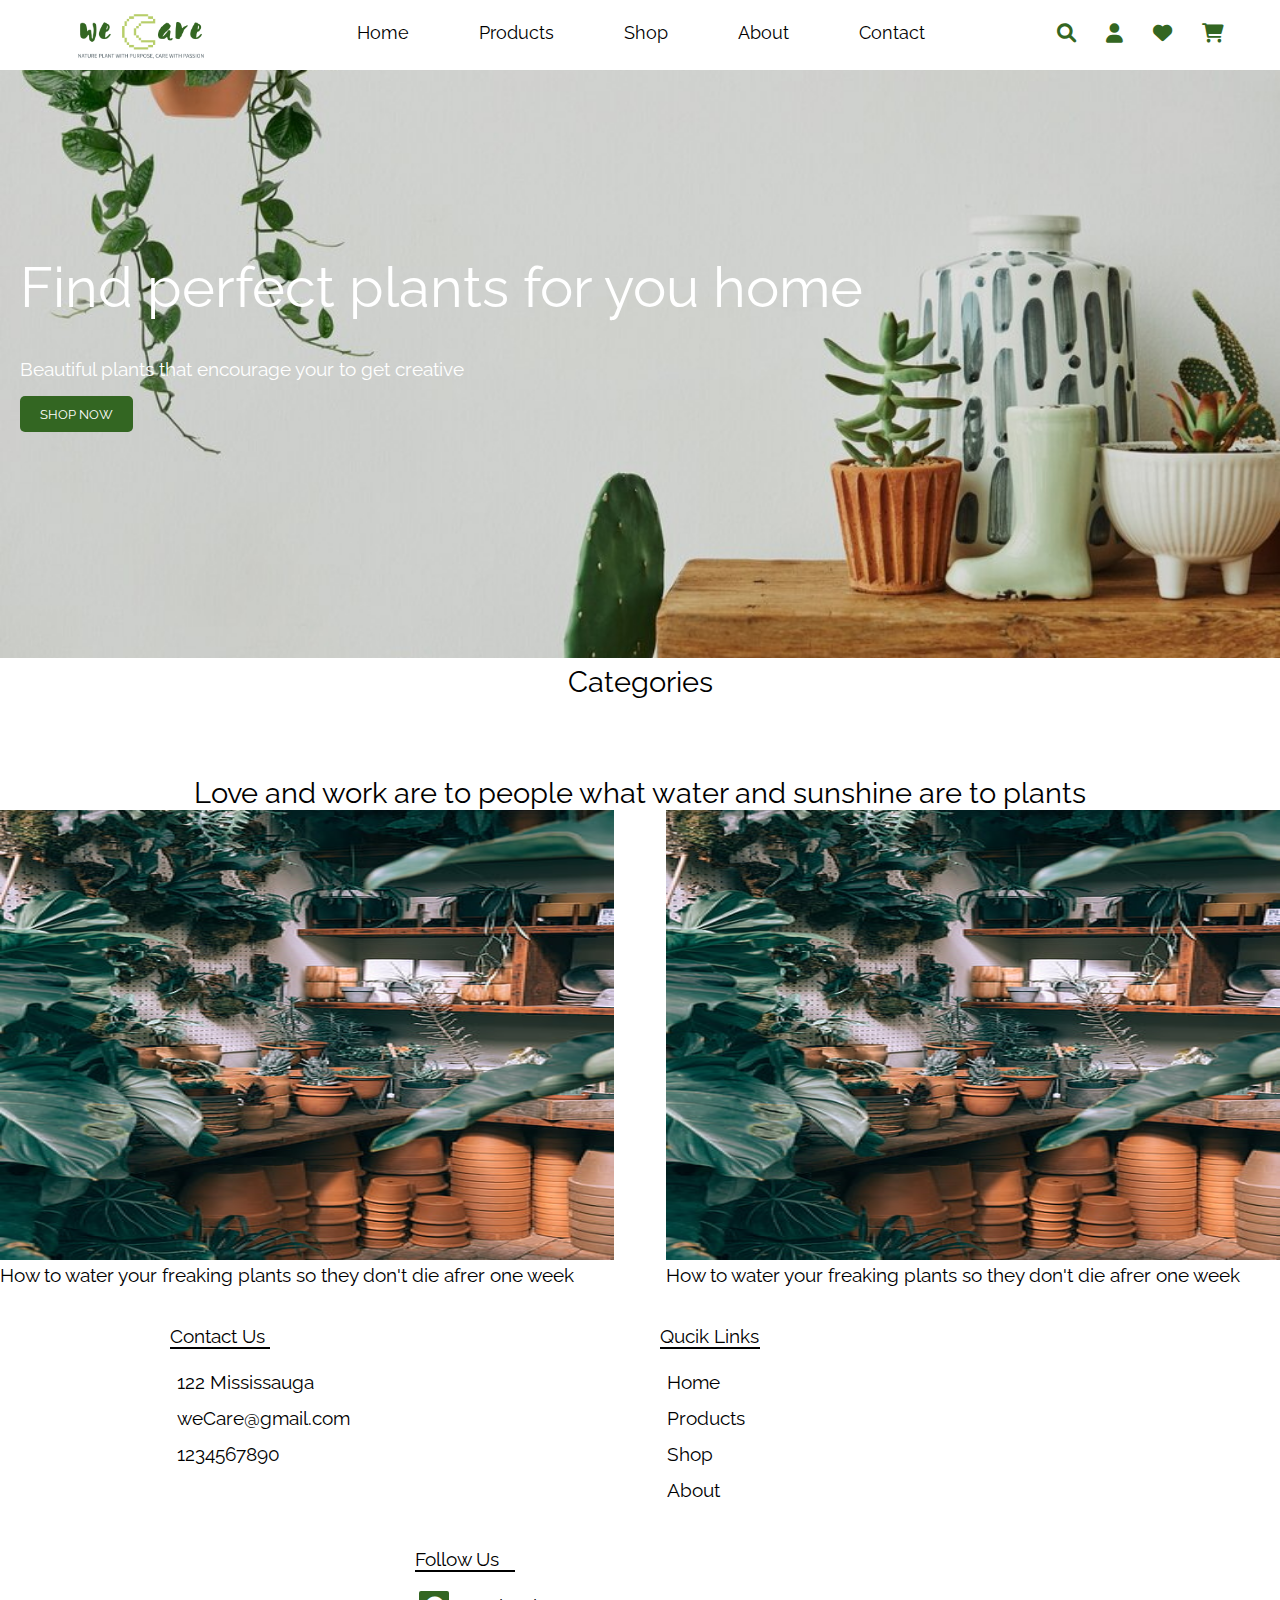
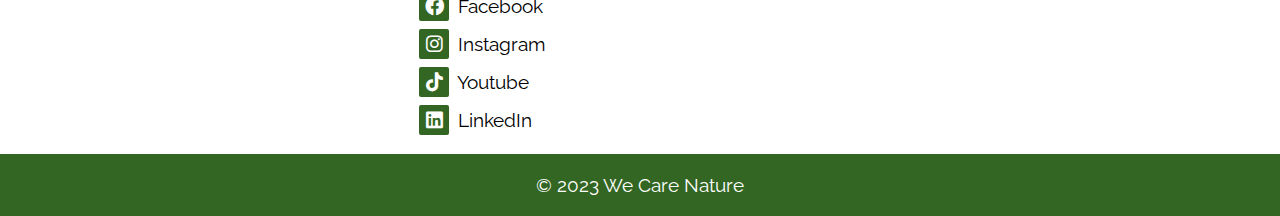
==== index.html @ f2a80f32 "about and contact pages added" ====
<!DOCTYPE html>
<html lang="en">
  <head>
    <meta charset="UTF-8" />
    <meta name="viewport" content="width=device-width, initial-scale=1.0" />
    <title>Home</title>
    <link rel="shortcut icon" href="/src/favion.png" type="image/x-icon" />
    <link rel="stylesheet" href="/css/style.css" />
    <link
      rel="stylesheet"
      href="https://cdnjs.cloudflare.com/ajax/libs/font-awesome/6.0.0/css/all.min.css"
    />
    <script
      src="https://cdnjs.cloudflare.com/ajax/libs/jquery/3.7.1/jquery.min.js"
      integrity="sha512-v2CJ7UaYy4JwqLDIrZUI/4hqeoQieOmAZNXBeQyjo21dadnwR+8ZaIJVT8EE2iyI61OV8e6M8PP2/4hpQINQ/g=="
      crossorigin="anonymous"
      referrerpolicy="no-referrer"
    ></script>
    <script src="/js/validation.js"></script>
    <style>
      .shop-now {
        background: #336622;
        color: white;
        border: none;
        padding: 10px 20px;
        border-radius: 5px;
        margin-top: 20px;
        transition: ease 0.5s;
      }
      .shop-now:hover {
        cursor: pointer;
        transform: scale(1.1);
        transition: ease 0.5s;
      }
    </style>
  </head>
  <body>
    <header class="header"></header>
    <main class="main">
      <div class="main-content">
        <div class="text-section" style="padding-left: 20px">
          <p class="text-head">Find perfect plants for you home</p>
          <p>Beautiful plants that encourage your to get creative</p>
          <button class="btn shop-now">SHOP NOW</button>
        </div>
        <!-- <div class="image-section">
          <img src="/src/main-section-img.webp" alt="" width="100%" />
        </div> -->
      </div>
      <p class="sub-head">Categories</p>
      <div class="plant-categories"></div>
      <p class="sub-head">
        Love and work are to people what water and sunshine are to plants
      </p>
      <div class="blog-section">
        <div class="blog" id="blog-1" style="height: 250px">
          <img
            src="/src/interior-plant.jpg"
            alt=""
            height="180%"
            width="100%"
          />
          <p>
            How to water your freaking plants so they don't die afrer one week
          </p>
        </div>
        <div class="blog" id="blog-1" style="height: 250px">
          <img
            src="/src/interior-plant.jpg"
            alt=""
            height="180%"
            width="100%"
          />
          <p>
            How to water your freaking plants so they don't die afrer one week
          </p>
        </div>
      </div>
    </main>
    <footer class="footer"></footer>
    <script src="js/header.js"></script>
    <script src="js/footer.js"></script>
    <script>
      let categories = [
        {
          type: "Jungle Plants",
          url: "/src/jungle-plant.jpg",
          alt: "Jungle plants categories",
          id: "jungle-plant",
        },
        {
          type: "Outdoor Plants",
          url: "/src/outdoor-plant.webp",
          alt: "Outdoor plants categories",
          id: "outdoor-plant",
        },
        {
          type: "Bedroom Plants",
          url: "/src/bedroom-plant.jpg",
          alt: "Bedroom plants categories",
          id: "bedroom-plant",
        },
        {
          type: "Indoor Plants",
          url: "/src/indoor-plant.jpg",
          alt: "Indoor plants categories",
          id: "indoor-plant",
        },
      ];
      $(document).ready(function () {
        let categoriesList = $(".plant-categories");

        for (let i = 0; i < categories.length; i++) {
          categoriesList.append(`
          <div class= "categories-list" id = "${categories[i].id}">
            <img src = "${categories[i].url}" alt = "${categories[i].alt} class = "cat-img" />
            <p class = "cat-title">${categories[i].type}</p>
            </div>`);
        }
      });
      let validUser = localStorage.getItem("username");
      let homeUser = document.querySelectorAll(".home_user");
      let login = document.querySelectorAll(".isLogged");
      if (validUser != null) {
        for (let i = 0; i < homeUser.length; i++) {
          homeUser[i].innerHTML = validUser.toUpperCase();
        }
        for (let i = 0; i < login.length; i++) {
          login[i].innerHTML = "Sign Out";
        }
      }
      // let username = document.getElementById("home_user");
      // document.getElementById("home_user");

      // username.innerHTML =
    </script>
  </body>
</html>
---- css/style.css ----
@import url("https://fonts.googleapis.com/css2?family=Raleway:ital,wght@0,100..900;1,100..900&display=swap");
* {
  box-sizing: border-box;
  margin: 0;
  padding: 0;
  font-family: "Raleway", sans-serif;
}

body {
  font-size: 1.2em;
}
.header {
  /* margin: 0 1em 0 1em; */
  /* margin-right: -8px; */
  /* padding: 5px 0; */

  position: fixed;
  top: 0;
  background: white;
  width: 100%;
  height: 70px;
}
.fa-solid,
.fa-regular {
  color: #336622;
}
.fa-regular:hover,
.fa-solid:hover {
  color: #b8cf69;
  cursor: pointer;
  transition: ease-in-out 0.2s;
}
.navbar {
  display: flex;
  flex-direction: row;
  justify-content: space-around;
  align-items: center;
}
.nav-content-1 ul,
.nav-content-2 ul {
  list-style: none;
  display: flex;
  flex-direction: row;
}
.nav-content-1 li {
  padding: 7px 20px;
  margin: 15px;
  border-radius: 5px;
}
.fa-solid:hover {
}
.nav-content-1 li:hover {
  scale: 1.1;
  color: white;
  cursor: pointer;
  transition: ease-in-out 0.4s;
  background-color: #336622;
  box-shadow: 0px 4px 10px rgba(0, 0, 0, 1);
}

.nav-content-2 li:not(#bars):hover {
  scale: 1.5;
  transition: ease-in-out 0.4s;
}
.nav-content-1 li:not(:hover),
.nav-content-2 li:not(:hover) {
  transition: ease-out 0.3s;
}
.nav-content-2 li {
  margin: 0 15px;
}

.logo {
  margin: 0.5em 1em 0 1em;
}
.logo > img {
  overflow: hidden;
  /* transform: scale(2); */
}

#bars {
  list-style-type: none;
  font-size: 40px;
  display: none;
}
.bars {
  background-color: #336622;
  padding: 0 10px;
  color: white;
}
.bars:hover {
  cursor: pointer;
  transition: ease-in-out 0.2s;
  background-color: #b8cf69;
}

.sidebar {
  position: absolute;
  right: 0;
  margin: -55px 170px 0 0;
  background-color: white;
  padding: 15px;
  color: #336622;
  border-radius: 5px;
  font-size: 18px;
  width: 200px;
  display: none;
  box-shadow: 3px 3px 12px rgba(0, 0, 0, 1);
}
#sidebar_2 {
  min-width: 200px;
  width: 360px;
  height: fit-content;
  overflow: 100%;
  left: 0;
  top: 0;
  padding: 25px;
  border-radius: 0 20px 20px 0;
  margin: 0 100px 0 0;
  display: none;
}
.sidebar-items {
  padding-top: 10px;
  width: 100%;
  display: flex;
  align-items: center;
  justify-content: space-between;
}
li.sidebar-items > span:hover {
  cursor: pointer;
  color: #b8cf69;
  transition: ease-in-out 0.2s;
  text-decoration: underline;
}
.sidebar-items2 {
  padding: 10px;
  width: 70%;
  border-bottom: 1px solid #336622;
}
.sidebar-items-icons {
  padding-left: 30px;
}
.home_user {
  font-size: 24px;
  padding-bottom: 16px;
}
.main-content {
  height: 650px;
  display: flex;
  background-image: url("/src/login_bg.jpg");
  background-repeat: no-repeat;
  background-size: cover;
  background-position: center;
  margin: 0.4em 0;
  flex-direction: row;
  justify-content: space-around;
  text-align: center;
}

.main-content > .text-section {
  flex: 1;
  text-align: left;
  display: flex;
  padding-right: 10px;
  flex-direction: column;
  justify-content: center;
  align-items: start;
}
.text-section > p,
.text-section > button {
  color: white;
  margin: 0.5em 0;
}

.image-section {
  height: fit-content;
  display: flex;
  flex: 1;
  justify-content: end;
}
.image-section img {
  max-width: 420px;
  max-height: 600px;
}

.text-head {
  font-size: 3.5rem;
}
.sub-head {
  text-align: center;
  font-size: 1.5em;
}
.plant-categories {
  margin: 2em 0;
  display: flex;
  justify-content: space-between;
  /* background: gray; */
  /* width: 100%; */
  /* min-height: 320px; */
}
.categories-list {
  flex: 1;
  box-sizing: border-box;
  margin-left: 1.5em;
  /* width: 20%; */
  /* min-width: 20%; */
  /* max-height: 480px; */
  /* max-width: 100%; */
  /* height:; */
}
.categories-list:nth-child(1) {
  margin-left: 0;
}
.categories-list > img {
  /* margin: 0 1em; */
  /* height: 80%; */
  max-width: 100%;
  /* height: auto; */
  /* height: 360px; */
  padding-bottom: 0.5em;

  overflow: hidden;
}
.blog-section {
  width: 100%;
  /* background: #ae1f1f; */
  /* padding: 10px; */
  display: flex;

  flex-direction: row;
  justify-content: space-between;
  align-items: center;
  flex-wrap: wrap;
}
.blog {
  flex: 0 0 48%;
}

@media screen and (max-width: 1080px) {
  .blog-section {
    flex-direction: column;
    height: 10%;
    justify-content: center;
  }
  .blog {
    height: 40px;
  }
}
@media screen and (max-width: 1024px) {
  /* .nav-content-1 ul {
    display: none;
  } */
  .nav-content-2 ul {
    display: none;
  }
  #bars {
    display: block;
  }
  .navbar {
    padding: 0 1.5em;
    justify-content: space-between;
  }
}
@media screen and (max-width: 1024px) {
  .nav-content-1 ul {
    display: none;
  }
}
/* footer*/

.footer-content {
  display: flex;
  flex-direction: row;
  justify-content: center;
  flex-wrap: wrap;
  margin-top: 250px;
  /* flex-direction: row; */
  /* justify-content: space-evenly; */
  /* align-content: center; */
  /* flex-wrap: wrap; */
  gap: 10px;
}
.footer-content1,
.footer-content2,
.footer-content3 {
  padding: 15px;
  min-width: 480px;
}
.footer-items {
  display: flex;
  margin-top: 15px;
  flex-direction: column;
}
footer > ul > li {
  text-decoration: none;
}
.footer-col-1,
.footer-col-2 {
  margin: 5px;
  padding: 2px;
}
.fa-brands:hover {
  background: white;
}
.fa-facebook:hover {
  color: #0866ff;
}
.fa-instagram:hover {
  color: red;
}
.fa-tiktok:hover {
  color: #000;
}
.fa-linkedin:hover {
  color: #0077b5;
}
.fa-brands {
  border-radius: 2px;
  margin: 4px;
  height: 30px;
  width: 30px;
  background: #336622;
  color: white;
  text-align: center;
}
.fa-brands::before {
  line-height: 30px;
}
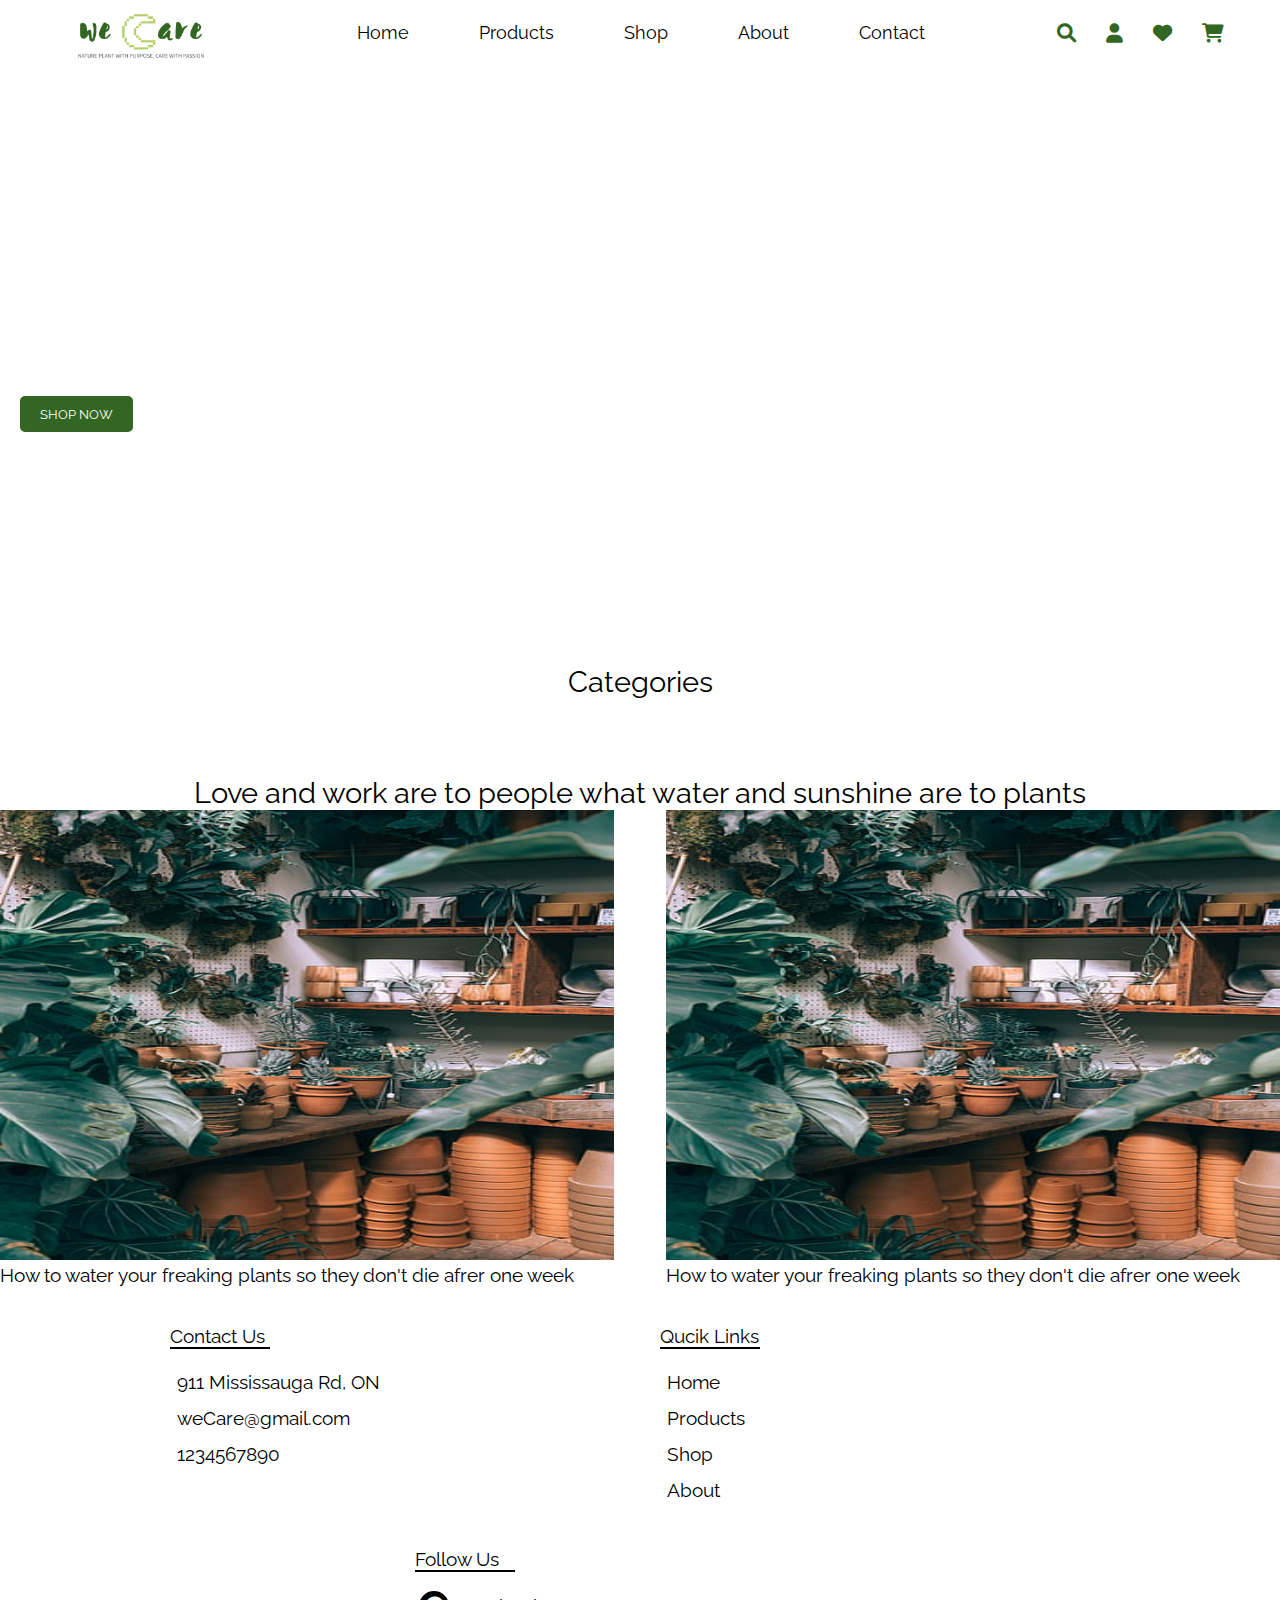
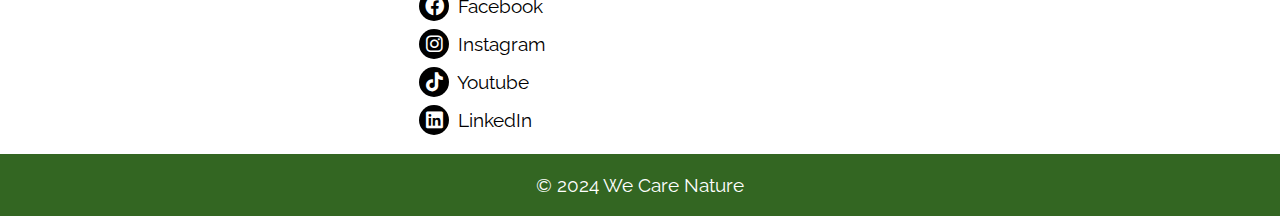
==== commit ae918f56: ""Contact form added"" ====
--- a/index.html
+++ b/index.html
@@ -81,6 +81,25 @@
     <script src="js/header.js"></script>
     <script src="js/footer.js"></script>
     <script>
+      let mainBG = [
+        "/src/main_section_img2.jpg",
+        "/src/main_section_img3.jpg",
+        "/src/main_section_img4.jpg",
+        "/src/main_section_img5.jpg",
+      ];
+      let mainBGIndex = 0;
+      let mainContent = document.querySelector(".main-content");
+
+      function changeBg() {
+        mainContent.style.backgroundImage = `url(${mainBG[mainBGIndex]})`;
+        mainBGIndex++;
+        if (mainBGIndex == mainBG.length) {
+          mainBGIndex = 0;
+        }
+      }
+      setInterval(changeBg, 3000);
+    </script>
+    <script>
       let categories = [
         {
           type: "Jungle Plants",
--- a/css/style.css
+++ b/css/style.css
@@ -19,6 +19,7 @@
   background: white;
   width: 100%;
   height: 70px;
+  z-index: 2;
 }
 .fa-solid,
 .fa-regular {
@@ -47,8 +48,7 @@
   margin: 15px;
   border-radius: 5px;
 }
-.fa-solid:hover {
-}
+
 .nav-content-1 li:hover {
   scale: 1.1;
   color: white;
@@ -57,7 +57,6 @@
   background-color: #336622;
   box-shadow: 0px 4px 10px rgba(0, 0, 0, 1);
 }
-
 .nav-content-2 li:not(#bars):hover {
   scale: 1.5;
   transition: ease-in-out 0.4s;
@@ -93,7 +92,6 @@
   transition: ease-in-out 0.2s;
   background-color: #b8cf69;
 }
-
 .sidebar {
   position: absolute;
   right: 0;
@@ -147,7 +145,7 @@
 .main-content {
   height: 650px;
   display: flex;
-  background-image: url("/src/login_bg.jpg");
+  background-image: url("/src/main_section_img1.jpg");
   background-repeat: no-repeat;
   background-size: cover;
   background-position: center;
@@ -256,6 +254,9 @@
   #bars {
     display: block;
   }
+  #search {
+    display: block;
+  }
   .navbar {
     padding: 0 1.5em;
     justify-content: space-between;
@@ -315,11 +316,11 @@
   color: #0077b5;
 }
 .fa-brands {
-  border-radius: 2px;
+  border-radius: 50%;
+  background: black;
   margin: 4px;
   height: 30px;
   width: 30px;
-  background: #336622;
   color: white;
   text-align: center;
 }
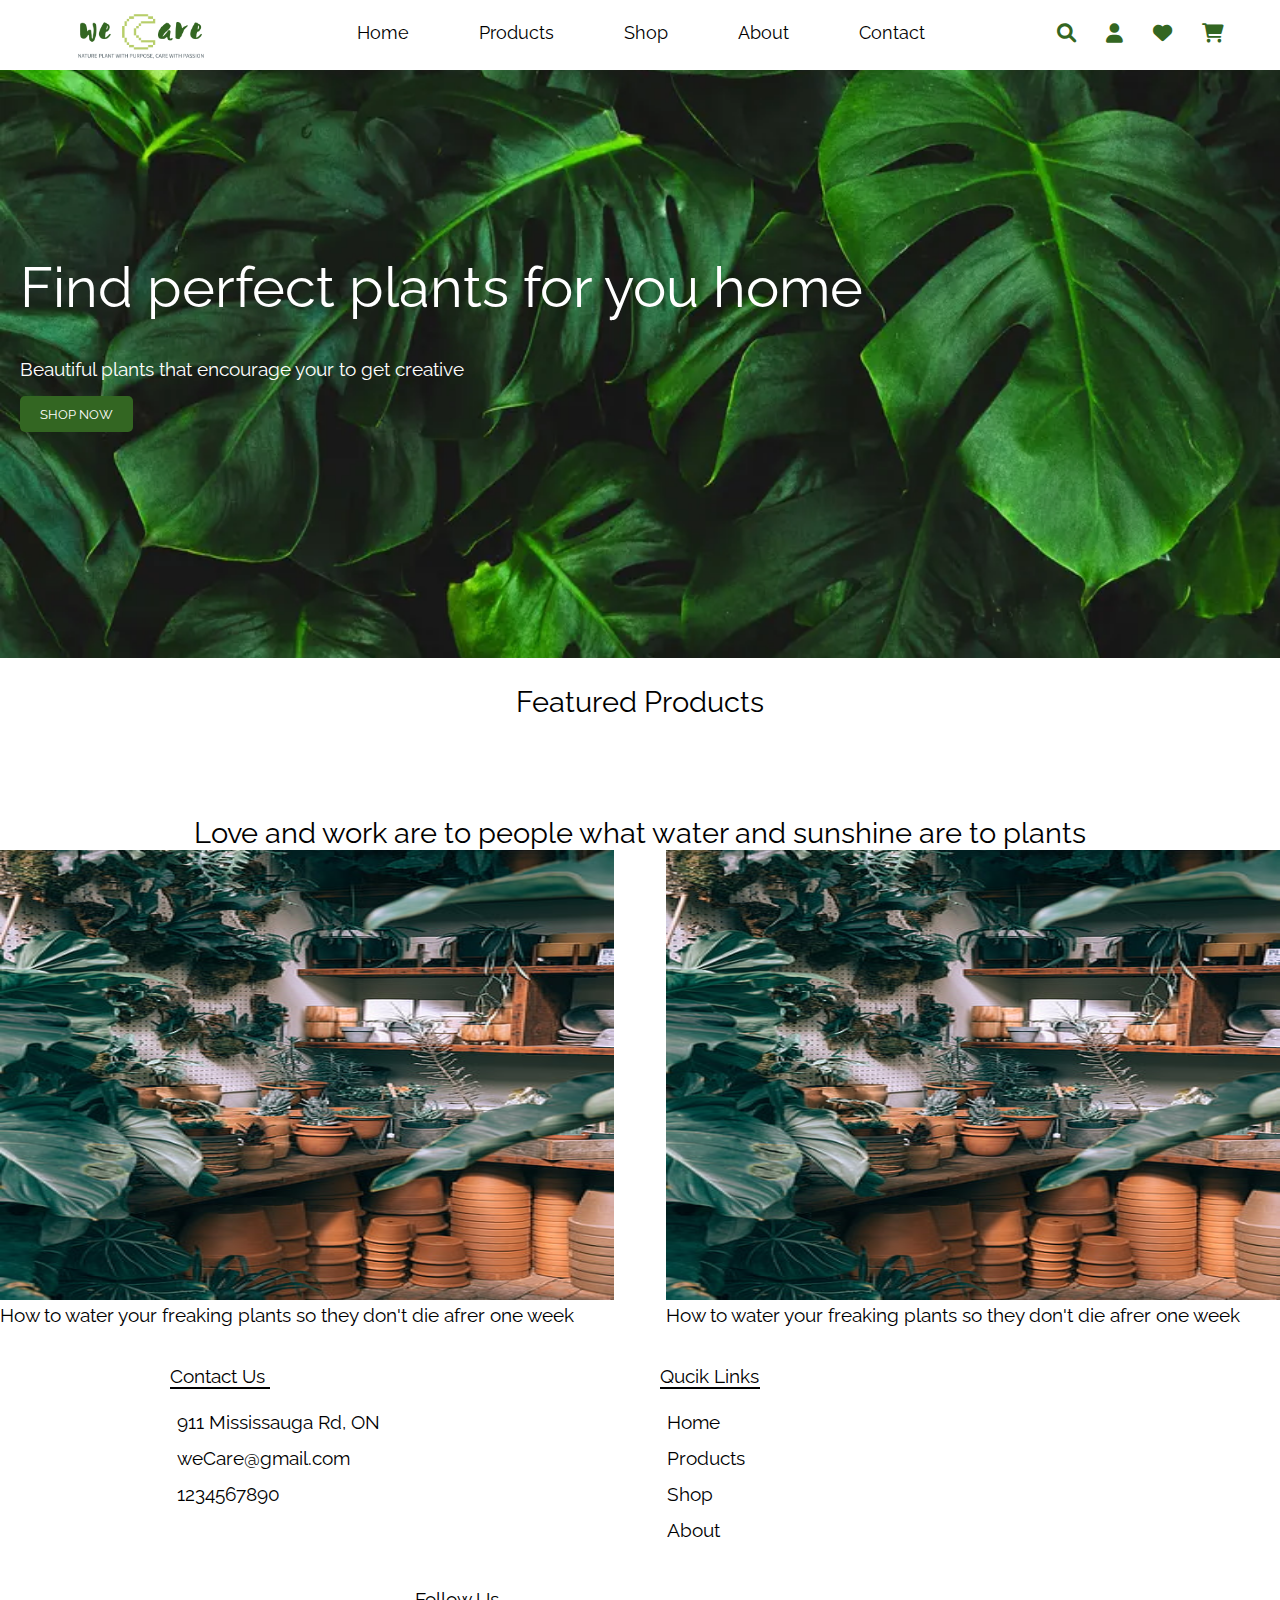
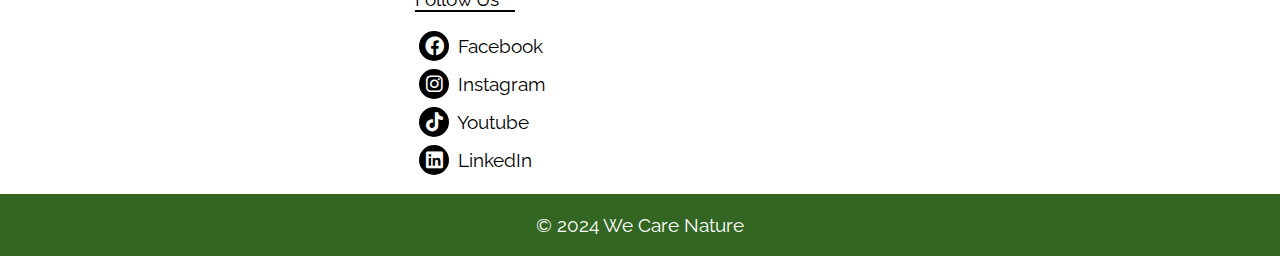
==== commit c7b47e84: "cart total calculation added" ====
--- a/index.html
+++ b/index.html
@@ -47,8 +47,8 @@
           <img src="/src/main-section-img.webp" alt="" width="100%" />
         </div> -->
       </div>
-      <p class="sub-head">Categories</p>
-      <div class="plant-categories"></div>
+      <p class="sub-head">Featured Products</p>
+      <div class="plant-categories" style="overflow: scroll;"></div>
       <p class="sub-head">
         Love and work are to people what water and sunshine are to plants
       </p>
@@ -97,7 +97,7 @@
           mainBGIndex = 0;
         }
       }
-      setInterval(changeBg, 3000);
+      setInterval(changeBg, 2000);
     </script>
     <script>
       let categories = [
--- a/css/style.css
+++ b/css/style.css
@@ -185,6 +185,7 @@
   font-size: 3.5rem;
 }
 .sub-head {
+  padding-top: 20px;
   text-align: center;
   font-size: 1.5em;
 }
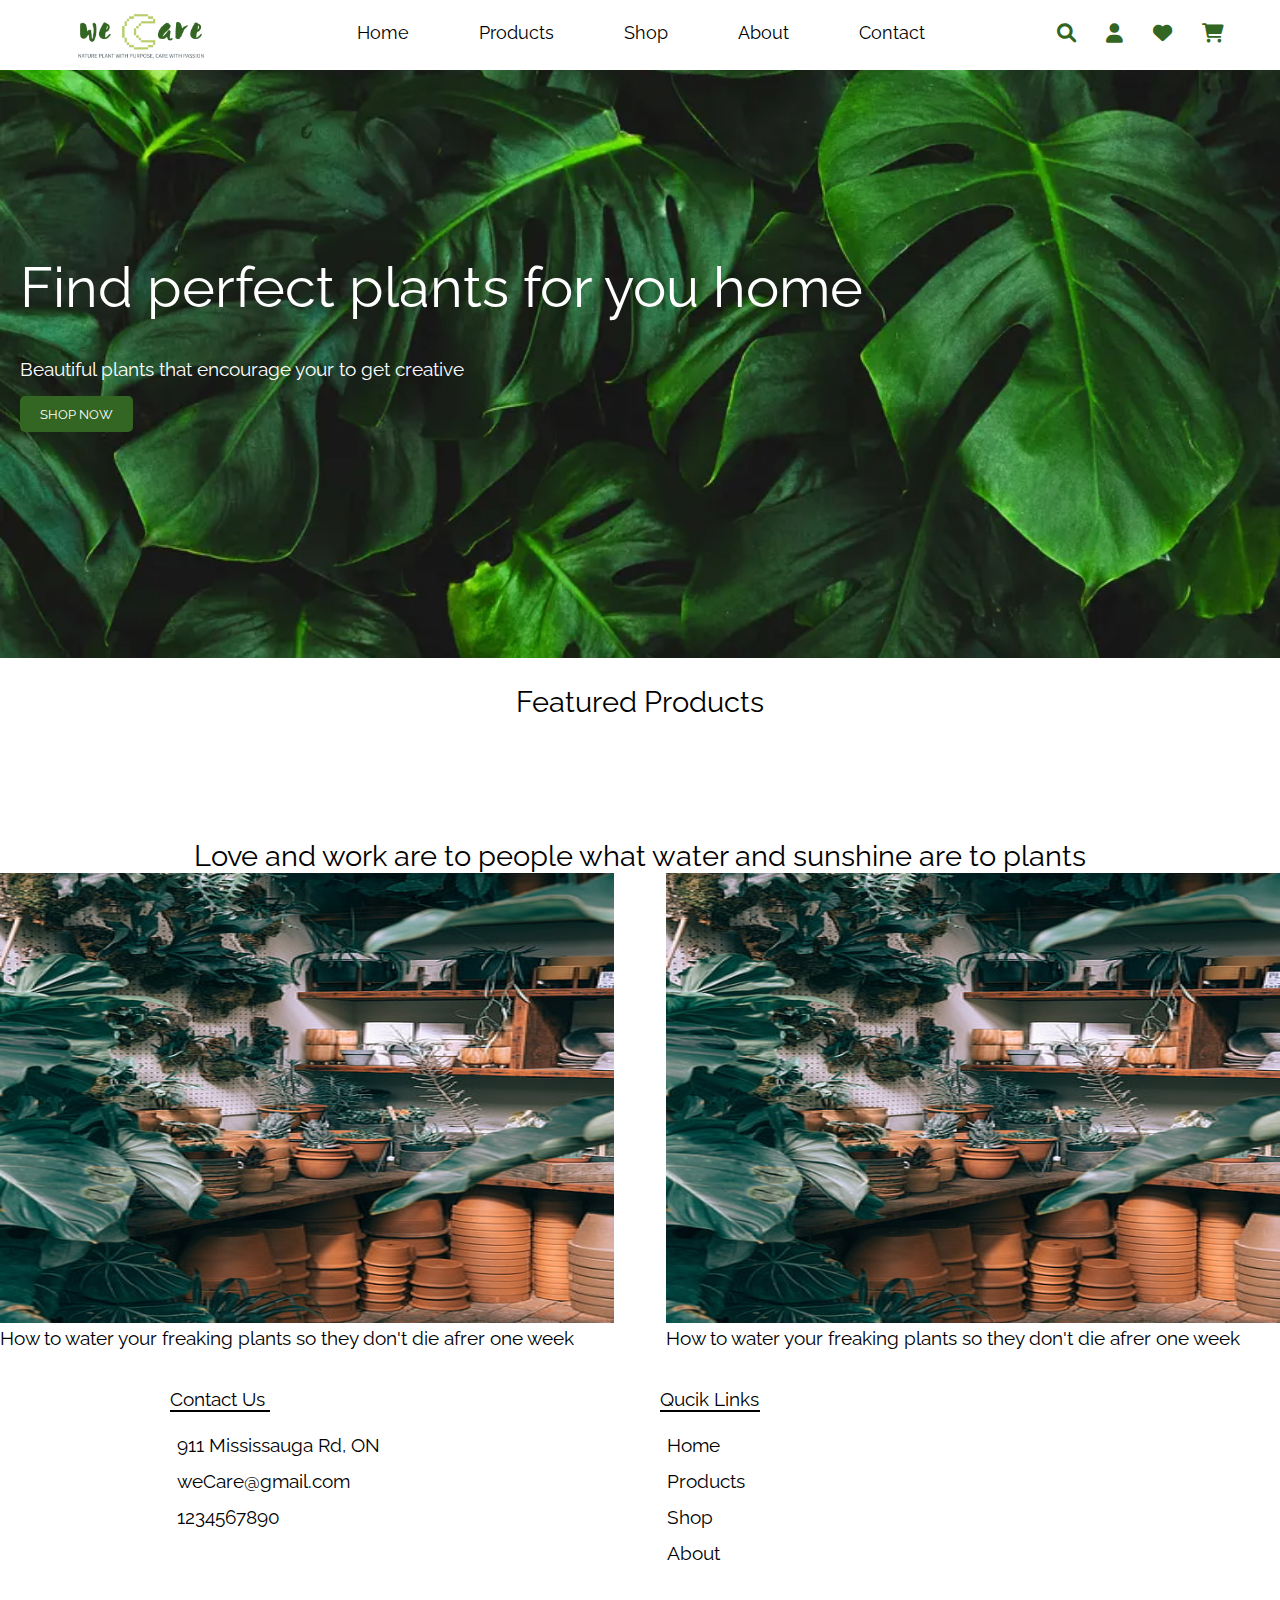
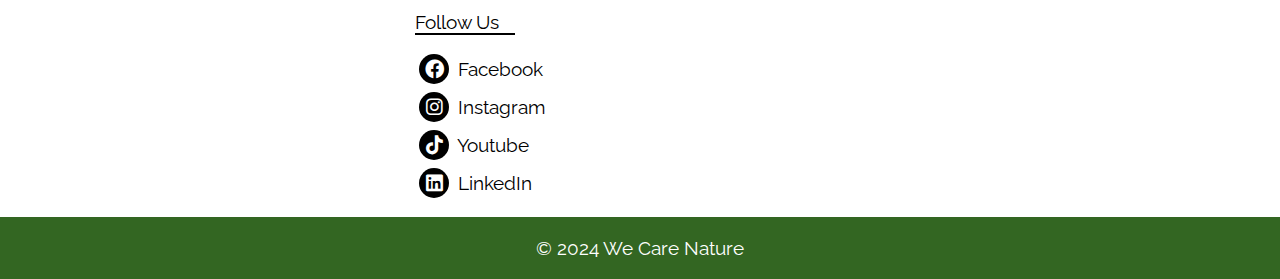
==== commit ff6a033b: "fetured section added" ====
--- a/index.html
+++ b/index.html
@@ -1,157 +1,226 @@
-<!DOCTYPE html>
-<html lang="en">
-  <head>
-    <meta charset="UTF-8" />
-    <meta name="viewport" content="width=device-width, initial-scale=1.0" />
-    <title>Home</title>
-    <link rel="shortcut icon" href="/src/favion.png" type="image/x-icon" />
-    <link rel="stylesheet" href="/css/style.css" />
-    <link
-      rel="stylesheet"
-      href="https://cdnjs.cloudflare.com/ajax/libs/font-awesome/6.0.0/css/all.min.css"
-    />
-    <script
-      src="https://cdnjs.cloudflare.com/ajax/libs/jquery/3.7.1/jquery.min.js"
-      integrity="sha512-v2CJ7UaYy4JwqLDIrZUI/4hqeoQieOmAZNXBeQyjo21dadnwR+8ZaIJVT8EE2iyI61OV8e6M8PP2/4hpQINQ/g=="
-      crossorigin="anonymous"
-      referrerpolicy="no-referrer"
-    ></script>
-    <script src="/js/validation.js"></script>
-    <style>
-      .shop-now {
-        background: #336622;
-        color: white;
-        border: none;
-        padding: 10px 20px;
-        border-radius: 5px;
-        margin-top: 20px;
-        transition: ease 0.5s;
-      }
-      .shop-now:hover {
-        cursor: pointer;
-        transform: scale(1.1);
-        transition: ease 0.5s;
-      }
-    </style>
-  </head>
-  <body>
-    <header class="header"></header>
-    <main class="main">
-      <div class="main-content">
-        <div class="text-section" style="padding-left: 20px">
-          <p class="text-head">Find perfect plants for you home</p>
-          <p>Beautiful plants that encourage your to get creative</p>
-          <button class="btn shop-now">SHOP NOW</button>
-        </div>
-        <!-- <div class="image-section">
-          <img src="/src/main-section-img.webp" alt="" width="100%" />
-        </div> -->
-      </div>
-      <p class="sub-head">Featured Products</p>
-      <div class="plant-categories" style="overflow: scroll;"></div>
-      <p class="sub-head">
-        Love and work are to people what water and sunshine are to plants
-      </p>
-      <div class="blog-section">
-        <div class="blog" id="blog-1" style="height: 250px">
-          <img
-            src="/src/interior-plant.jpg"
-            alt=""
-            height="180%"
-            width="100%"
-          />
-          <p>
-            How to water your freaking plants so they don't die afrer one week
-          </p>
-        </div>
-        <div class="blog" id="blog-1" style="height: 250px">
-          <img
-            src="/src/interior-plant.jpg"
-            alt=""
-            height="180%"
-            width="100%"
-          />
-          <p>
-            How to water your freaking plants so they don't die afrer one week
-          </p>
-        </div>
-      </div>
-    </main>
-    <footer class="footer"></footer>
-    <script src="js/header.js"></script>
-    <script src="js/footer.js"></script>
-    <script>
-      let mainBG = [
-        "/src/main_section_img2.jpg",
-        "/src/main_section_img3.jpg",
-        "/src/main_section_img4.jpg",
-        "/src/main_section_img5.jpg",
-      ];
-      let mainBGIndex = 0;
-      let mainContent = document.querySelector(".main-content");
-
-      function changeBg() {
-        mainContent.style.backgroundImage = `url(${mainBG[mainBGIndex]})`;
-        mainBGIndex++;
-        if (mainBGIndex == mainBG.length) {
-          mainBGIndex = 0;
-        }
-      }
-      setInterval(changeBg, 2000);
-    </script>
-    <script>
-      let categories = [
-        {
-          type: "Jungle Plants",
-          url: "/src/jungle-plant.jpg",
-          alt: "Jungle plants categories",
-          id: "jungle-plant",
-        },
-        {
-          type: "Outdoor Plants",
-          url: "/src/outdoor-plant.webp",
-          alt: "Outdoor plants categories",
-          id: "outdoor-plant",
-        },
-        {
-          type: "Bedroom Plants",
-          url: "/src/bedroom-plant.jpg",
-          alt: "Bedroom plants categories",
-          id: "bedroom-plant",
-        },
-        {
-          type: "Indoor Plants",
-          url: "/src/indoor-plant.jpg",
-          alt: "Indoor plants categories",
-          id: "indoor-plant",
-        },
-      ];
-      $(document).ready(function () {
-        let categoriesList = $(".plant-categories");
-
-        for (let i = 0; i < categories.length; i++) {
-          categoriesList.append(`
-          <div class= "categories-list" id = "${categories[i].id}">
-            <img src = "${categories[i].url}" alt = "${categories[i].alt} class = "cat-img" />
-            <p class = "cat-title">${categories[i].type}</p>
-            </div>`);
-        }
-      });
-      let validUser = localStorage.getItem("username");
-      let homeUser = document.querySelectorAll(".home_user");
-      let login = document.querySelectorAll(".isLogged");
-      if (validUser != null) {
-        for (let i = 0; i < homeUser.length; i++) {
-          homeUser[i].innerHTML = validUser.toUpperCase();
-        }
-        for (let i = 0; i < login.length; i++) {
-          login[i].innerHTML = "Sign Out";
-        }
-      }
-      // let username = document.getElementById("home_user");
-      // document.getElementById("home_user");
-
-      // username.innerHTML =
-    </script>
-  </body>
-</html>
+<!DOCTYPE html>
+<html lang="en">
+  <head>
+    <meta charset="UTF-8" />
+    <meta name="viewport" content="width=device-width, initial-scale=1.0" />
+    <title>Home</title>
+    <link rel="shortcut icon" href="/src/favion.png" type="image/x-icon" />
+    <link rel="stylesheet" href="/css/style.css" />
+    <link
+      rel="stylesheet"
+      href="https://cdnjs.cloudflare.com/ajax/libs/font-awesome/6.0.0/css/all.min.css"
+    />
+    <script
+      src="https://cdnjs.cloudflare.com/ajax/libs/jquery/3.7.1/jquery.min.js"
+      integrity="sha512-v2CJ7UaYy4JwqLDIrZUI/4hqeoQieOmAZNXBeQyjo21dadnwR+8ZaIJVT8EE2iyI61OV8e6M8PP2/4hpQINQ/g=="
+      crossorigin="anonymous"
+      referrerpolicy="no-referrer"
+    ></script>
+    <script src="/js/validation.js"></script>
+    <style>
+      .shop-now {
+        background: #336622;
+        color: white;
+        border: none;
+        padding: 10px 20px;
+        border-radius: 5px;
+        margin-top: 20px;
+        transition: ease 0.5s;
+      }
+      .shop-now:hover {
+        cursor: pointer;
+        transform: scale(1.1);
+        transition: ease 0.5s;
+      }
+      .featured-section {
+        width: 100%;
+        overflow-x: scroll; /* Hide overflow to hide scrollbar */
+        white-space: nowrap; /* Prevent items from wrapping */
+        position: relative; /* Position relative for absolute positioning of items */
+      }
+
+      .scroll-container {
+        padding: 50px 0;
+        white-space: nowrap; /* Prevent items from wrapping */
+        display: inline-block; /* Ensure horizontal scrolling */
+        transition: transform 1s ease; /* Smooth transition for scrolling */
+      }
+
+      .featured-item {
+        display: inline-block;
+        min-width: 600px;
+        /* width: 70%; */
+        min-height: 360px;
+        height: 35vh; /* Set the height of each featured item */
+
+        margin-left: 40px; /* Adjust spacing between items */
+      }
+
+      .featured-section::-webkit-scrollbar {
+        display: none; /* Hide scrollbar for Chrome, Safari, and Opera */
+      }
+      .cat-title {
+        font-size: 20px;
+        font-weight: 600;
+        margin: 0;
+        text-align: center;
+      }
+    </style>
+  </head>
+  <body>
+    <header class="header"></header>
+    <main class="main">
+      <div class="main-content">
+        <div class="text-section" style="padding-left: 20px">
+          <p class="text-head">Find perfect plants for you home</p>
+          <p>Beautiful plants that encourage your to get creative</p>
+          <button class="btn shop-now">SHOP NOW</button>
+        </div>
+        <!-- <div class="image-section">
+          <img src="/src/main-section-img.webp" alt="" width="100%" />
+        </div> -->
+      </div>
+      <p class="sub-head">Featured Products</p>
+      <div class="featured-section">
+        <div class="scroll-container" id="scrollContainer"></div>
+      </div>
+      <!-- <div class="featured-section">
+        <div class="scroll-container" id="scrollContainer">
+          Images and titles from the array will be inserted here
+        </div>
+      </div> -->
+      <!-- <div class="plant-categories" style="overflow: scroll;"></div> -->
+      <p class="sub-head">
+        Love and work are to people what water and sunshine are to plants
+      </p>
+      <div class="blog-section">
+        <div class="blog" id="blog-1" style="height: 250px">
+          <img
+            src="/src/interior-plant.jpg"
+            alt=""
+            height="180%"
+            width="100%"
+          />
+          <p>
+            How to water your freaking plants so they don't die afrer one week
+          </p>
+        </div>
+        <div class="blog" id="blog-1" style="height: 250px">
+          <img
+            src="/src/interior-plant.jpg"
+            alt=""
+            height="180%"
+            width="100%"
+          />
+          <p>
+            How to water your freaking plants so they don't die afrer one week
+          </p>
+        </div>
+      </div>
+    </main>
+    <footer class="footer"></footer>
+    <script src="js/header.js"></script>
+    <script src="js/footer.js"></script>
+    <script>
+      let mainBG = [
+        "/src/main_section_img2.jpg",
+        "/src/main_section_img3.jpg",
+        "/src/main_section_img4.jpg",
+        "/src/main_section_img5.jpg",
+      ];
+      let mainBGIndex = 0;
+      let mainContent = document.querySelector(".main-content");
+
+      function changeBg() {
+        mainContent.style.backgroundImage = `url(${mainBG[mainBGIndex]})`;
+        mainBGIndex++;
+        if (mainBGIndex == mainBG.length) {
+          mainBGIndex = 0;
+        }
+      }
+      setInterval(changeBg, 2000);
+    </script>
+    <script>
+      let categories = [
+        {
+          id: "17",
+          name: "Jasmine Plant",
+          image: "src/product_images/Jasmine Plant.webp",
+        },
+        {
+          id: "18",
+          name: "Kalanchoe",
+          image: "src/product_images/Kalanchoe.webp",
+        },
+        {
+          id: "19",
+          name: "Lucky Bamboo",
+          image: "src/product_images/Lucky Bamboo.webp",
+        },
+        {
+          id: "20",
+          name: "Money Tree",
+          image: "src/product_images/Money Tree.webp",
+        },
+        {
+          id: "21",
+          name: "Monstera Deliciosa",
+          image: "src/product_images/Monstera Deliciosa.webp",
+        },
+      ];
+
+      $(document).ready(function () {
+        let container = $("#scrollContainer");
+
+        for (let i = 0; i < categories.length; i++) {
+          container.append(`
+            <div class="featured-item" id="${categories[i].id}">
+              <img src="${categories[i].image}" alt="${categories[i].name} plant" class="cat-img" />
+              <p class="cat-title">${categories[i].name}</p>
+            </div>`);
+        }
+
+        window.onload = function () {
+          const container = document.getElementById("scrollContainer");
+          const items = document.querySelectorAll(".featured-item");
+          const containerWidth = container.offsetWidth;
+          const itemWidth = items[0].offsetWidth + 40;
+          const totalItems = items.length;
+          let currentIndex = 0;
+
+          function scrollNext() {
+            currentIndex++;
+            if (currentIndex >= totalItems) {
+              currentIndex = 0; // Reset currentIndex to show the first item
+              container.style.transition = "none"; // Disable transition to prevent animation
+              container.style.transform = `translateX(${
+                totalItems * itemWidth
+              }px)`; // Move container to the right
+              setTimeout(() => {
+                container.style.transition = ""; // Re-enable transition
+                container.style.transform = `translateX(0px)`; // Move back to the beginning
+              }, 50); // A small delay to allow the transition reset
+            } else {
+              const translateX = -currentIndex * itemWidth;
+              container.style.transform = `translateX(${translateX}px)`;
+            }
+          }
+
+          setInterval(scrollNext, 2000);
+        };
+      });
+
+      let validUser = localStorage.getItem("username");
+      let homeUser = document.querySelectorAll(".home_user");
+      let login = document.querySelectorAll(".isLogged");
+      if (validUser != null) {
+        for (let i = 0; i < homeUser.length; i++) {
+          homeUser[i].innerHTML = validUser.toUpperCase();
+        }
+        for (let i = 0; i < login.length; i++) {
+          login[i].innerHTML = "Sign Out";
+        }
+      }
+    </script>
+  </body>
+</html>
--- a/css/style.css
+++ b/css/style.css
@@ -1,330 +1,309 @@
-@import url("https://fonts.googleapis.com/css2?family=Raleway:ital,wght@0,100..900;1,100..900&display=swap");
-* {
-  box-sizing: border-box;
-  margin: 0;
-  padding: 0;
-  font-family: "Raleway", sans-serif;
-}
-
-body {
-  font-size: 1.2em;
-}
-.header {
-  /* margin: 0 1em 0 1em; */
-  /* margin-right: -8px; */
-  /* padding: 5px 0; */
-
-  position: fixed;
-  top: 0;
-  background: white;
-  width: 100%;
-  height: 70px;
-  z-index: 2;
-}
-.fa-solid,
-.fa-regular {
-  color: #336622;
-}
-.fa-regular:hover,
-.fa-solid:hover {
-  color: #b8cf69;
-  cursor: pointer;
-  transition: ease-in-out 0.2s;
-}
-.navbar {
-  display: flex;
-  flex-direction: row;
-  justify-content: space-around;
-  align-items: center;
-}
-.nav-content-1 ul,
-.nav-content-2 ul {
-  list-style: none;
-  display: flex;
-  flex-direction: row;
-}
-.nav-content-1 li {
-  padding: 7px 20px;
-  margin: 15px;
-  border-radius: 5px;
-}
-
-.nav-content-1 li:hover {
-  scale: 1.1;
-  color: white;
-  cursor: pointer;
-  transition: ease-in-out 0.4s;
-  background-color: #336622;
-  box-shadow: 0px 4px 10px rgba(0, 0, 0, 1);
-}
-.nav-content-2 li:not(#bars):hover {
-  scale: 1.5;
-  transition: ease-in-out 0.4s;
-}
-.nav-content-1 li:not(:hover),
-.nav-content-2 li:not(:hover) {
-  transition: ease-out 0.3s;
-}
-.nav-content-2 li {
-  margin: 0 15px;
-}
-
-.logo {
-  margin: 0.5em 1em 0 1em;
-}
-.logo > img {
-  overflow: hidden;
-  /* transform: scale(2); */
-}
-
-#bars {
-  list-style-type: none;
-  font-size: 40px;
-  display: none;
-}
-.bars {
-  background-color: #336622;
-  padding: 0 10px;
-  color: white;
-}
-.bars:hover {
-  cursor: pointer;
-  transition: ease-in-out 0.2s;
-  background-color: #b8cf69;
-}
-.sidebar {
-  position: absolute;
-  right: 0;
-  margin: -55px 170px 0 0;
-  background-color: white;
-  padding: 15px;
-  color: #336622;
-  border-radius: 5px;
-  font-size: 18px;
-  width: 200px;
-  display: none;
-  box-shadow: 3px 3px 12px rgba(0, 0, 0, 1);
-}
-#sidebar_2 {
-  min-width: 200px;
-  width: 360px;
-  height: fit-content;
-  overflow: 100%;
-  left: 0;
-  top: 0;
-  padding: 25px;
-  border-radius: 0 20px 20px 0;
-  margin: 0 100px 0 0;
-  display: none;
-}
-.sidebar-items {
-  padding-top: 10px;
-  width: 100%;
-  display: flex;
-  align-items: center;
-  justify-content: space-between;
-}
-li.sidebar-items > span:hover {
-  cursor: pointer;
-  color: #b8cf69;
-  transition: ease-in-out 0.2s;
-  text-decoration: underline;
-}
-.sidebar-items2 {
-  padding: 10px;
-  width: 70%;
-  border-bottom: 1px solid #336622;
-}
-.sidebar-items-icons {
-  padding-left: 30px;
-}
-.home_user {
-  font-size: 24px;
-  padding-bottom: 16px;
-}
-.main-content {
-  height: 650px;
-  display: flex;
-  background-image: url("/src/main_section_img1.jpg");
-  background-repeat: no-repeat;
-  background-size: cover;
-  background-position: center;
-  margin: 0.4em 0;
-  flex-direction: row;
-  justify-content: space-around;
-  text-align: center;
-}
-
-.main-content > .text-section {
-  flex: 1;
-  text-align: left;
-  display: flex;
-  padding-right: 10px;
-  flex-direction: column;
-  justify-content: center;
-  align-items: start;
-}
-.text-section > p,
-.text-section > button {
-  color: white;
-  margin: 0.5em 0;
-}
-
-.image-section {
-  height: fit-content;
-  display: flex;
-  flex: 1;
-  justify-content: end;
-}
-.image-section img {
-  max-width: 420px;
-  max-height: 600px;
-}
-
-.text-head {
-  font-size: 3.5rem;
-}
-.sub-head {
-  padding-top: 20px;
-  text-align: center;
-  font-size: 1.5em;
-}
-.plant-categories {
-  margin: 2em 0;
-  display: flex;
-  justify-content: space-between;
-  /* background: gray; */
-  /* width: 100%; */
-  /* min-height: 320px; */
-}
-.categories-list {
-  flex: 1;
-  box-sizing: border-box;
-  margin-left: 1.5em;
-  /* width: 20%; */
-  /* min-width: 20%; */
-  /* max-height: 480px; */
-  /* max-width: 100%; */
-  /* height:; */
-}
-.categories-list:nth-child(1) {
-  margin-left: 0;
-}
-.categories-list > img {
-  /* margin: 0 1em; */
-  /* height: 80%; */
-  max-width: 100%;
-  /* height: auto; */
-  /* height: 360px; */
-  padding-bottom: 0.5em;
-
-  overflow: hidden;
-}
-.blog-section {
-  width: 100%;
-  /* background: #ae1f1f; */
-  /* padding: 10px; */
-  display: flex;
-
-  flex-direction: row;
-  justify-content: space-between;
-  align-items: center;
-  flex-wrap: wrap;
-}
-.blog {
-  flex: 0 0 48%;
-}
-
-@media screen and (max-width: 1080px) {
-  .blog-section {
-    flex-direction: column;
-    height: 10%;
-    justify-content: center;
-  }
-  .blog {
-    height: 40px;
-  }
-}
-@media screen and (max-width: 1024px) {
-  /* .nav-content-1 ul {
-    display: none;
-  } */
-  .nav-content-2 ul {
-    display: none;
-  }
-  #bars {
-    display: block;
-  }
-  #search {
-    display: block;
-  }
-  .navbar {
-    padding: 0 1.5em;
-    justify-content: space-between;
-  }
-}
-@media screen and (max-width: 1024px) {
-  .nav-content-1 ul {
-    display: none;
-  }
-}
-/* footer*/
-
-.footer-content {
-  display: flex;
-  flex-direction: row;
-  justify-content: center;
-  flex-wrap: wrap;
-  margin-top: 250px;
-  /* flex-direction: row; */
-  /* justify-content: space-evenly; */
-  /* align-content: center; */
-  /* flex-wrap: wrap; */
-  gap: 10px;
-}
-.footer-content1,
-.footer-content2,
-.footer-content3 {
-  padding: 15px;
-  min-width: 480px;
-}
-.footer-items {
-  display: flex;
-  margin-top: 15px;
-  flex-direction: column;
-}
-footer > ul > li {
-  text-decoration: none;
-}
-.footer-col-1,
-.footer-col-2 {
-  margin: 5px;
-  padding: 2px;
-}
-.fa-brands:hover {
-  background: white;
-}
-.fa-facebook:hover {
-  color: #0866ff;
-}
-.fa-instagram:hover {
-  color: red;
-}
-.fa-tiktok:hover {
-  color: #000;
-}
-.fa-linkedin:hover {
-  color: #0077b5;
-}
-.fa-brands {
-  border-radius: 50%;
-  background: black;
-  margin: 4px;
-  height: 30px;
-  width: 30px;
-  color: white;
-  text-align: center;
-}
-.fa-brands::before {
-  line-height: 30px;
-}
+@import url("https://fonts.googleapis.com/css2?family=Raleway:ital,wght@0,100..900;1,100..900&display=swap");
+* {
+  box-sizing: border-box;
+  margin: 0;
+  padding: 0;
+  font-family: "Raleway", sans-serif;
+}
+
+body {
+  font-size: 1.2em;
+}
+.header {
+  position: fixed;
+  top: 0;
+  background: white;
+  width: 100%;
+  height: 70px;
+  z-index: 2;
+}
+.fa-solid,
+.fa-regular {
+  color: #336622;
+}
+.fa-regular:hover,
+.fa-solid:hover {
+  color: #b8cf69;
+  cursor: pointer;
+  transition: ease-in-out 0.2s;
+}
+.navbar {
+  display: flex;
+  flex-direction: row;
+  justify-content: space-around;
+  align-items: center;
+}
+.nav-content-1 ul,
+.nav-content-2 ul {
+  list-style: none;
+  display: flex;
+  flex-direction: row;
+}
+.nav-content-1 li {
+  padding: 7px 20px;
+  margin: 15px;
+  border-radius: 5px;
+}
+
+.nav-content-1 li:hover {
+  scale: 1.1;
+  color: white;
+  cursor: pointer;
+  transition: ease-in-out 0.4s;
+  background-color: #336622;
+  box-shadow: 0px 4px 10px rgba(0, 0, 0, 1);
+}
+.nav-content-2 li:not(#bars):hover {
+  scale: 1.5;
+  transition: ease-in-out 0.4s;
+}
+.nav-content-1 li:not(:hover),
+.nav-content-2 li:not(:hover) {
+  transition: ease-out 0.3s;
+}
+.nav-content-2 li {
+  margin: 0 15px;
+}
+
+.logo {
+  margin: 0.5em 1em 0 1em;
+}
+.logo > img {
+  overflow: hidden;
+  /* transform: scale(2); */
+}
+
+#bars {
+  list-style-type: none;
+  font-size: 40px;
+  display: none;
+}
+.bars {
+  background-color: #336622;
+  padding: 0 10px;
+  color: white;
+}
+.bars:hover {
+  cursor: pointer;
+  transition: ease-in-out 0.2s;
+  background-color: #b8cf69;
+}
+.sidebar {
+  position: absolute;
+  right: 0;
+  margin: -55px 170px 0 0;
+  background-color: white;
+  padding: 15px;
+  color: #336622;
+  border-radius: 5px;
+  font-size: 18px;
+  width: 200px;
+  display: none;
+  box-shadow: 3px 3px 12px rgba(0, 0, 0, 1);
+}
+#sidebar_2 {
+  min-width: 200px;
+  width: 360px;
+  height: fit-content;
+  overflow: 100%;
+  left: 0;
+  top: 0;
+  padding: 25px;
+  border-radius: 0 20px 20px 0;
+  margin: 0 100px 0 0;
+  display: none;
+}
+.sidebar-items {
+  padding-top: 10px;
+  width: 100%;
+  display: flex;
+  align-items: center;
+  justify-content: space-between;
+}
+li.sidebar-items > span:hover {
+  cursor: pointer;
+  color: #b8cf69;
+  transition: ease-in-out 0.2s;
+  text-decoration: underline;
+}
+.sidebar-items2 {
+  padding: 10px;
+  width: 70%;
+  border-bottom: 1px solid #336622;
+}
+.sidebar-items-icons {
+  padding-left: 30px;
+}
+.home_user {
+  font-size: 24px;
+  padding-bottom: 16px;
+}
+.main-content {
+  height: 650px;
+  display: flex;
+  background-image: url("/src/main_section_img1.jpg");
+  background-repeat: no-repeat;
+  background-size: cover;
+  background-position: center;
+  margin: 0.4em 0;
+  flex-direction: row;
+  justify-content: space-around;
+  text-align: center;
+}
+
+.main-content > .text-section {
+  flex: 1;
+  text-align: left;
+  display: flex;
+  padding-right: 10px;
+  flex-direction: column;
+  justify-content: center;
+  align-items: start;
+}
+.text-section > p,
+.text-section > button {
+  color: white;
+  margin: 0.5em 0;
+}
+
+.image-section {
+  height: fit-content;
+  display: flex;
+  flex: 1;
+  justify-content: end;
+}
+.image-section img {
+  max-width: 420px;
+  max-height: 600px;
+}
+
+.text-head {
+  font-size: 3.5rem;
+}
+.sub-head {
+  padding-top: 20px;
+  text-align: center;
+  font-size: 1.5em;
+}
+#scrollContainer {
+  display: flex;
+  justify-content: space-between;
+}
+.featured-item {
+  flex: 1;
+  box-sizing: border-box;
+  margin-left: 1.5em;
+}
+.categories-list:nth-child(1) {
+  margin-left: 0;
+}
+.featured-item > img {
+  min-width: 100%;
+  height: 100%;
+}
+.blog-section {
+  width: 100%;
+  display: flex;
+
+  flex-direction: row;
+  justify-content: space-between;
+  align-items: center;
+  flex-wrap: wrap;
+}
+.blog {
+  flex: 0 0 48%;
+}
+
+@media screen and (max-width: 1080px) {
+  .blog-section {
+    flex-direction: column;
+    height: 10%;
+    justify-content: center;
+  }
+  .blog {
+    height: 40px;
+  }
+}
+@media screen and (max-width: 1024px) {
+  /* .nav-content-1 ul {
+    display: none;
+  } */
+  .nav-content-2 ul {
+    display: none;
+  }
+  #bars {
+    display: block;
+  }
+  #search {
+    display: block;
+  }
+  .navbar {
+    padding: 0 1.5em;
+    justify-content: space-between;
+  }
+}
+@media screen and (max-width: 1024px) {
+  .nav-content-1 ul {
+    display: none;
+  }
+}
+/* footer*/
+
+.footer-content {
+  display: flex;
+  flex-direction: row;
+  justify-content: center;
+  flex-wrap: wrap;
+  margin-top: 250px;
+  /* flex-direction: row; */
+  /* justify-content: space-evenly; */
+  /* align-content: center; */
+  /* flex-wrap: wrap; */
+  gap: 10px;
+}
+.footer-content1,
+.footer-content2,
+.footer-content3 {
+  padding: 15px;
+  min-width: 480px;
+}
+.footer-items {
+  display: flex;
+  margin-top: 15px;
+  flex-direction: column;
+}
+footer > ul > li {
+  text-decoration: none;
+}
+.footer-col-1,
+.footer-col-2 {
+  margin: 5px;
+  padding: 2px;
+}
+.fa-brands:hover {
+  background: white;
+}
+.fa-facebook:hover {
+  color: #0866ff;
+}
+.fa-instagram:hover {
+  color: red;
+}
+.fa-tiktok:hover {
+  color: #000;
+}
+.fa-linkedin:hover {
+  color: #0077b5;
+}
+.fa-brands {
+  border-radius: 50%;
+  background: black;
+  margin: 4px;
+  height: 30px;
+  width: 30px;
+  color: white;
+  text-align: center;
+}
+.fa-brands::before {
+  line-height: 30px;
+}
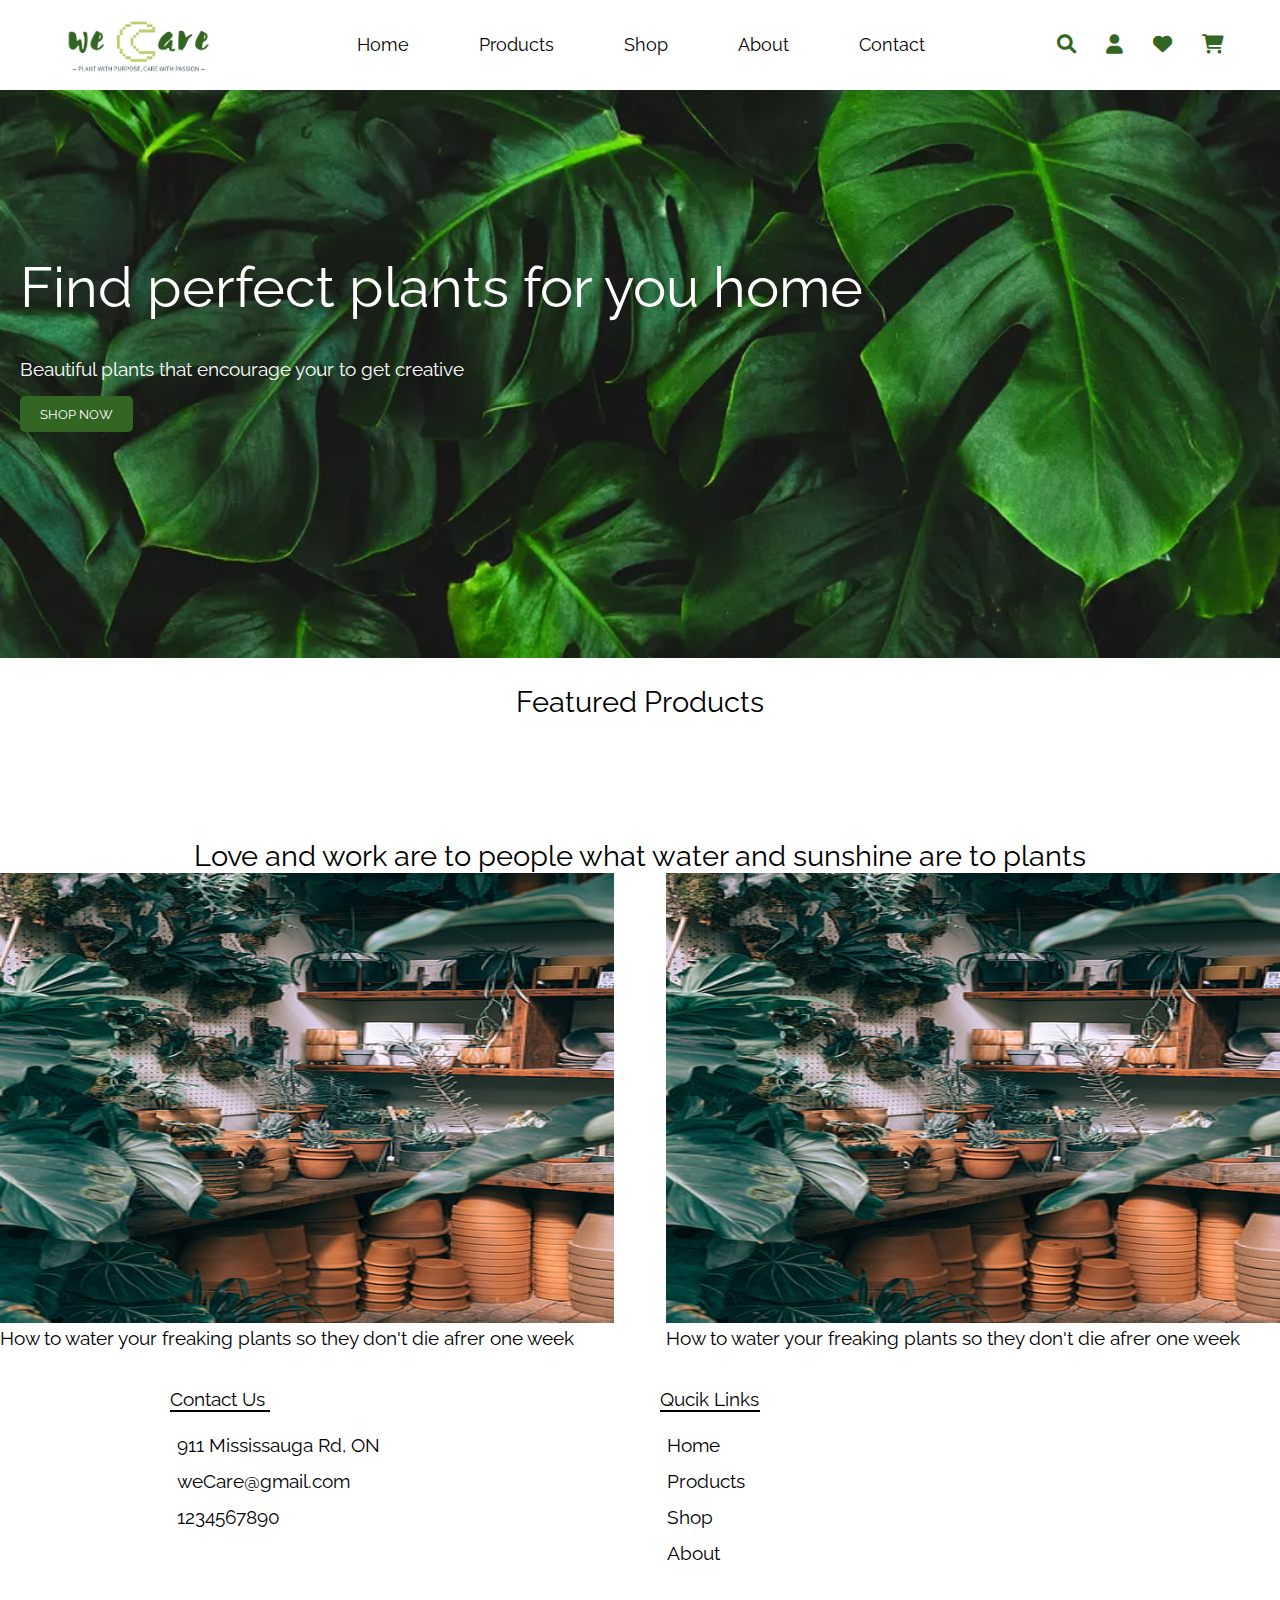
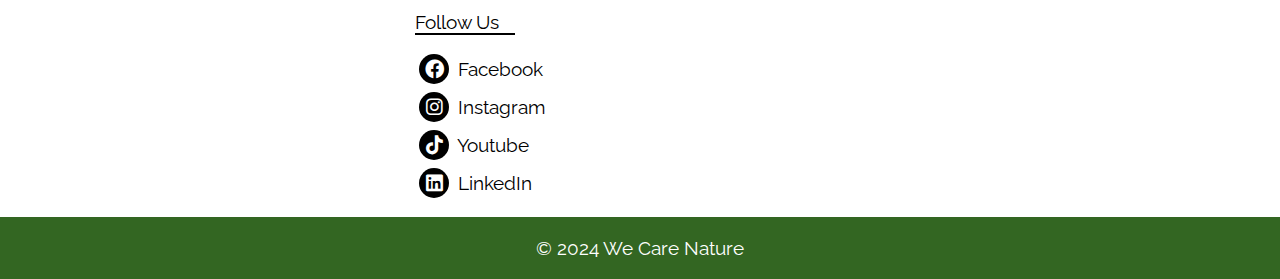
==== commit ae694117: "each product details added" ====
--- a/index.html
+++ b/index.html
@@ -179,7 +179,6 @@
               <p class="cat-title">${categories[i].name}</p>
             </div>`);
         }
-
         window.onload = function () {
           const container = document.getElementById("scrollContainer");
           const items = document.querySelectorAll(".featured-item");
@@ -187,27 +186,46 @@
           const itemWidth = items[0].offsetWidth + 40;
           const totalItems = items.length;
           let currentIndex = 0;
-
           function scrollNext() {
             currentIndex++;
             if (currentIndex >= totalItems) {
               currentIndex = 0; // Reset currentIndex to show the first item
-              container.style.transition = "none"; // Disable transition to prevent animation
-              container.style.transform = `translateX(${
-                totalItems * itemWidth
-              }px)`; // Move container to the right
-              setTimeout(() => {
-                container.style.transition = ""; // Re-enable transition
-                container.style.transform = `translateX(0px)`; // Move back to the beginning
-              }, 50); // A small delay to allow the transition reset
-            } else {
-              const translateX = -currentIndex * itemWidth;
-              container.style.transform = `translateX(${translateX}px)`;
             }
+            const translateX = -currentIndex * itemWidth;
+            container.style.transform = `translateX(${translateX}px)`;
           }
 
           setInterval(scrollNext, 2000);
         };
+
+        // window.onload = function () {
+        //   const container = document.getElementById("scrollContainer");
+        //   const items = document.querySelectorAll(".featured-item");
+        //   const containerWidth = container.offsetWidth;
+        //   const itemWidth = items[0].offsetWidth + 40;
+        //   const totalItems = items.length;
+        //   let currentIndex = 0;
+
+        //   function scrollNext() {
+        //     currentIndex++;
+        //     if (currentIndex >= totalItems) {
+        //       currentIndex = 0; // Reset currentIndex to show the first item
+        //       container.style.transition = "none"; // Disable transition to prevent animation
+        //       container.style.transform = `translateX(${
+        //         totalItems * itemWidth
+        //       }px)`; // Move container to the right
+        //       setTimeout(() => {
+        //         container.style.transition = ""; // Re-enable transition
+        //         container.style.transform = `translateX(0px)`; // Move back to the beginning
+        //       }, 50); // A small delay to allow the transition reset
+        //     } else {
+        //       const translateX = -currentIndex * itemWidth;
+        //       container.style.transform = `translateX(${translateX}px)`;
+        //     }
+        //   }
+
+        //   setInterval(scrollNext, 2000);
+        // };
       });
 
       let validUser = localStorage.getItem("username");
--- a/css/style.css
+++ b/css/style.css
@@ -14,7 +14,7 @@
   top: 0;
   background: white;
   width: 100%;
-  height: 70px;
+  height: 90px;
   z-index: 2;
 }
 .fa-solid,
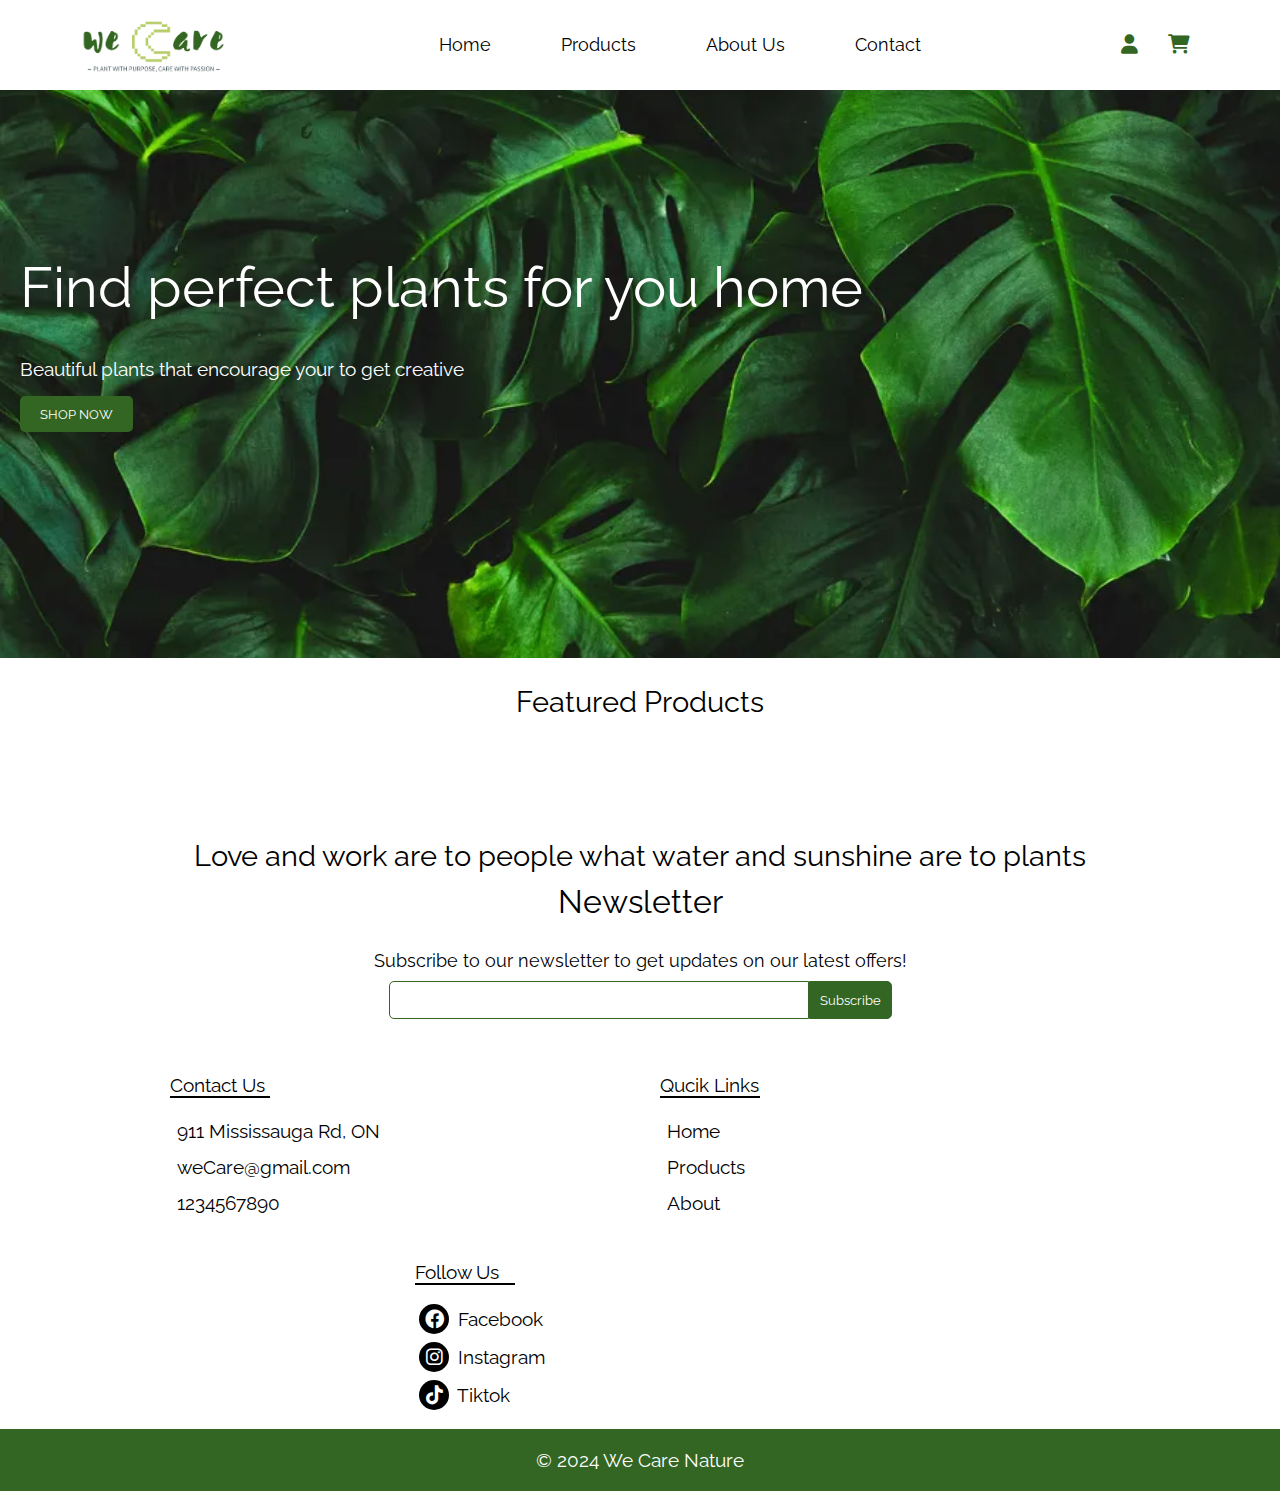
==== commit 2193e006: "minor modifications" ====
--- a/index.html
+++ b/index.html
@@ -93,7 +93,7 @@
       <p class="sub-head">
         Love and work are to people what water and sunshine are to plants
       </p>
-      <div class="blog-section">
+      <!-- <div class="blog-section">
         <div class="blog" id="blog-1" style="height: 250px">
           <img
             src="/src/interior-plant.jpg"
@@ -116,9 +116,10 @@
             How to water your freaking plants so they don't die afrer one week
           </p>
         </div>
-      </div>
+      </div> -->
     </main>
     <footer class="footer"></footer>
+    <!-- <footer class="footer"></footer> -->
     <script src="js/header.js"></script>
     <script src="js/footer.js"></script>
     <script>
@@ -188,7 +189,7 @@
           let currentIndex = 0;
           function scrollNext() {
             currentIndex++;
-            if (currentIndex >= totalItems) {
+            if (currentIndex >= totalItems - 1) {
               currentIndex = 0; // Reset currentIndex to show the first item
             }
             const translateX = -currentIndex * itemWidth;
@@ -197,35 +198,6 @@
 
           setInterval(scrollNext, 2000);
         };
-
-        // window.onload = function () {
-        //   const container = document.getElementById("scrollContainer");
-        //   const items = document.querySelectorAll(".featured-item");
-        //   const containerWidth = container.offsetWidth;
-        //   const itemWidth = items[0].offsetWidth + 40;
-        //   const totalItems = items.length;
-        //   let currentIndex = 0;
-
-        //   function scrollNext() {
-        //     currentIndex++;
-        //     if (currentIndex >= totalItems) {
-        //       currentIndex = 0; // Reset currentIndex to show the first item
-        //       container.style.transition = "none"; // Disable transition to prevent animation
-        //       container.style.transform = `translateX(${
-        //         totalItems * itemWidth
-        //       }px)`; // Move container to the right
-        //       setTimeout(() => {
-        //         container.style.transition = ""; // Re-enable transition
-        //         container.style.transform = `translateX(0px)`; // Move back to the beginning
-        //       }, 50); // A small delay to allow the transition reset
-        //     } else {
-        //       const translateX = -currentIndex * itemWidth;
-        //       container.style.transform = `translateX(${translateX}px)`;
-        //     }
-        //   }
-
-        //   setInterval(scrollNext, 2000);
-        // };
       });
 
       let validUser = localStorage.getItem("username");
--- a/css/style.css
+++ b/css/style.css
@@ -66,7 +66,7 @@
 }
 
 .logo {
-  margin: 0.5em 1em 0 1em;
+  margin: 0.5em 1em 0 0em;
 }
 .logo > img {
   overflow: hidden;
@@ -75,11 +75,12 @@
 
 #bars {
   list-style-type: none;
-  font-size: 40px;
+  font-size: 35px;
   display: none;
 }
 .bars {
   background-color: #336622;
+  border-radius: 5px;
   padding: 0 10px;
   color: white;
 }
@@ -224,7 +225,7 @@
     height: 40px;
   }
 }
-@media screen and (max-width: 1024px) {
+@media screen and (max-width: 928px) {
   /* .nav-content-1 ul {
     display: none;
   } */
@@ -242,10 +243,13 @@
     justify-content: space-between;
   }
 }
-@media screen and (max-width: 1024px) {
+@media screen and (max-width: 800px) {
   .nav-content-1 ul {
     display: none;
   }
+  .navbar {
+    justify-content: space-around;
+  }
 }
 /* footer*/
 
@@ -254,7 +258,7 @@
   flex-direction: row;
   justify-content: center;
   flex-wrap: wrap;
-  margin-top: 250px;
+  margin-top: 20px;
   /* flex-direction: row; */
   /* justify-content: space-evenly; */
   /* align-content: center; */
@@ -279,6 +283,34 @@
 .footer-col-2 {
   margin: 5px;
   padding: 2px;
+}
+.newsletter {
+  /* background: red; */
+  text-align: center;
+  padding: 10px 0;
+  p {
+    padding-bottom: 20px;
+    font-size: 32px;
+  }
+  div {
+    margin: 10px;
+    font-size: 18px;
+  }
+  input {
+    border: 1px solid #336622;
+
+    padding: 10px;
+    width: 70%;
+    max-width: 420px;
+    border-radius: 5px 0 0 5px;
+  }
+  button {
+    padding: 10px;
+    background: #336622;
+    border: 1px solid #336622;
+    border-radius: 0 5px 5px 0;
+    color: white;
+  }
 }
 .fa-brands:hover {
   background: white;
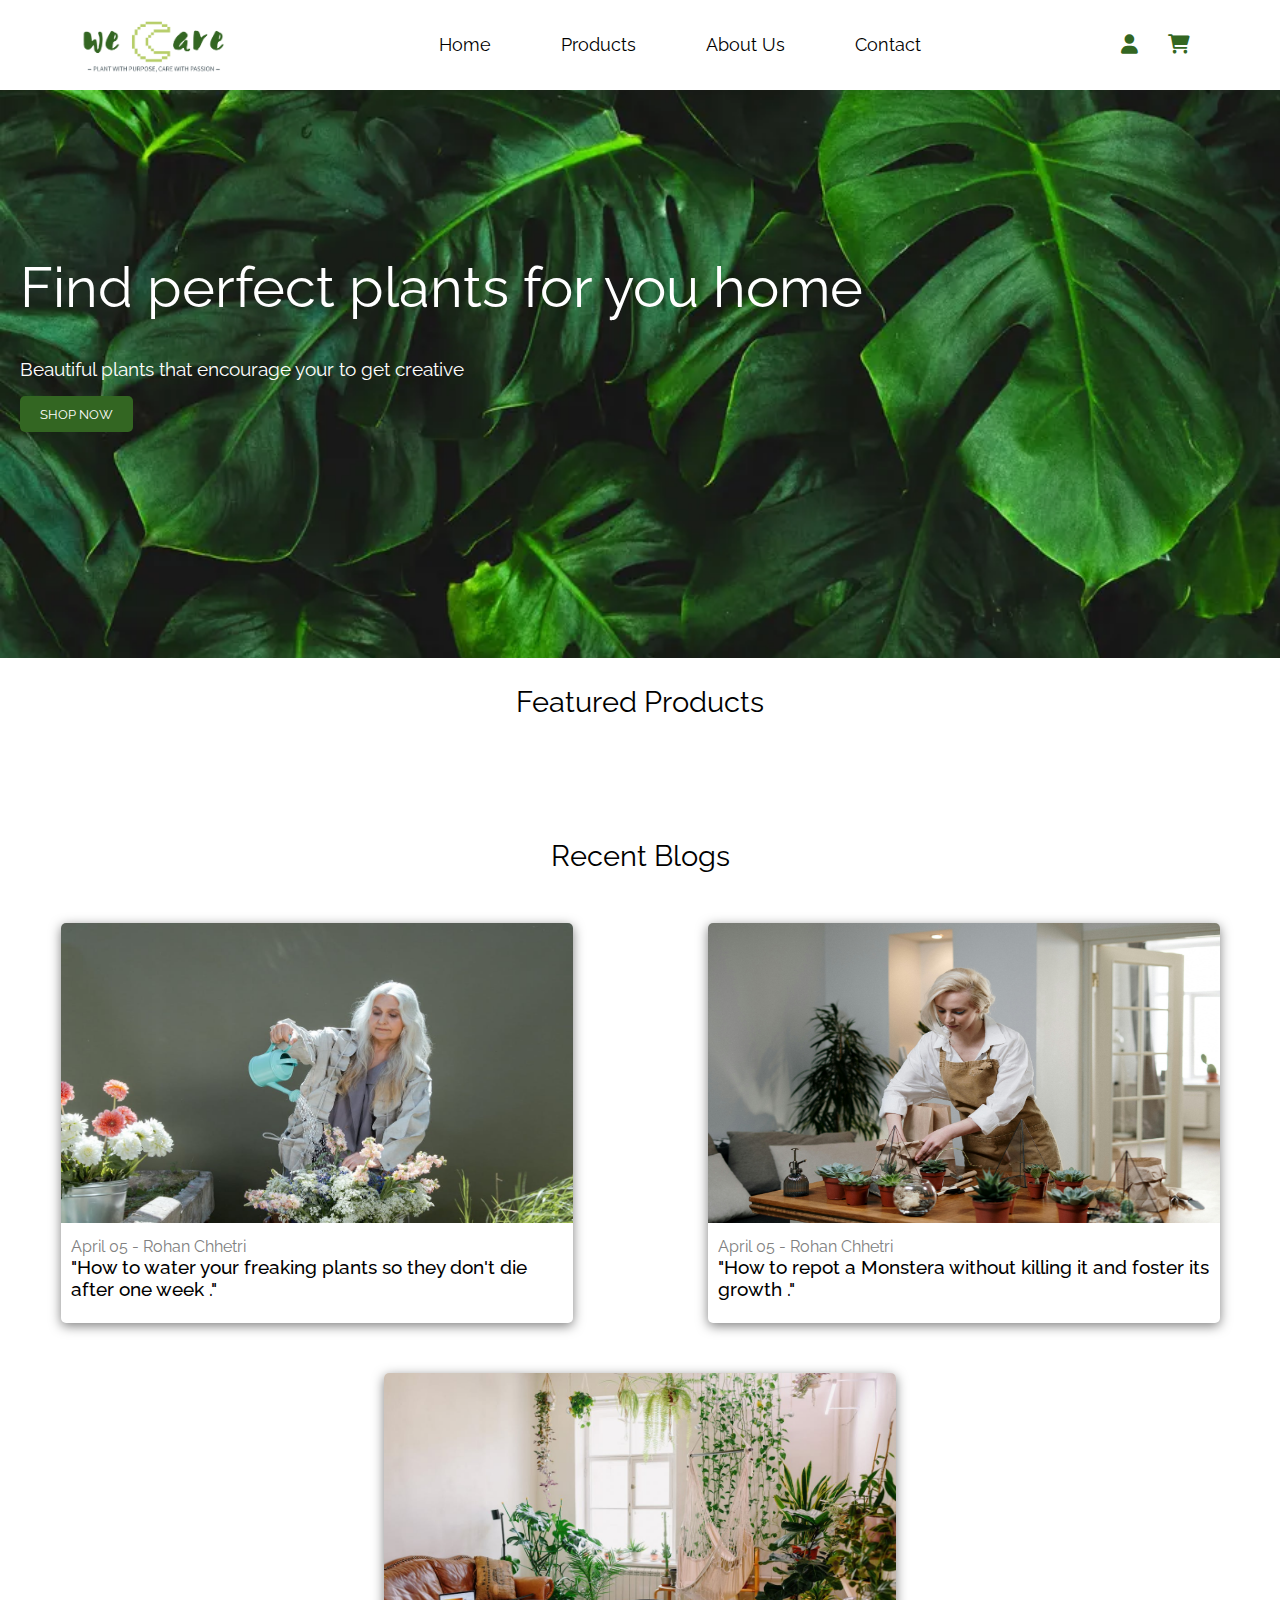
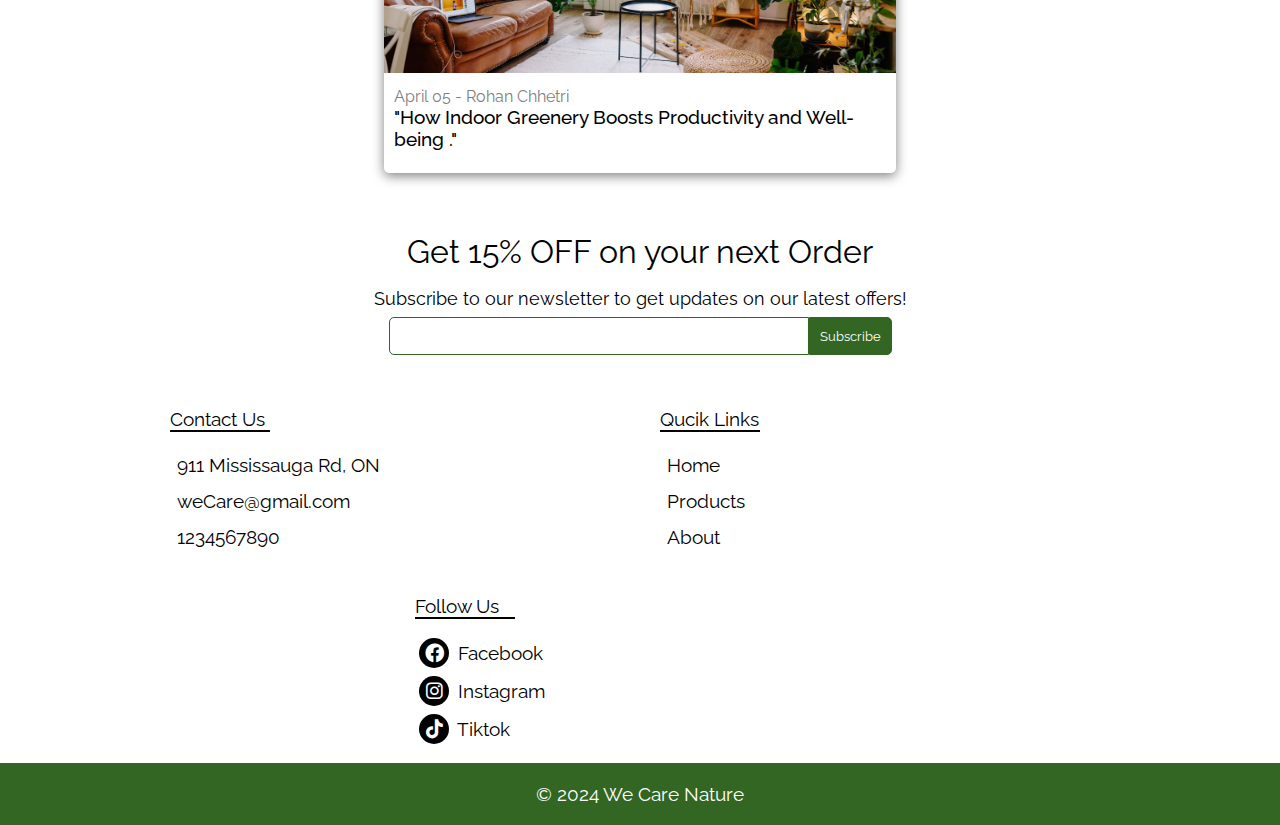
==== commit ec62fe7c: "final commit" ====
--- a/index.html
+++ b/index.html
@@ -65,6 +65,32 @@
         margin: 0;
         text-align: center;
       }
+      .blog {
+        /* height: auto; */
+        max-height: 400px;
+        min-height: 20vh;
+        /* gap: 20px; */
+        max-width: 40vw;
+        min-width: 460px;
+        width: auto;
+        overflow: hidden;
+
+        /* padding: 10px; */
+        background: white;
+        border-radius: 5px;
+        box-shadow: 0px 3px 12px rgba(0, 0, 0, 0.5);
+        margin: 10px 0;
+        blockquote {
+          padding: 10px;
+          p {
+            font-weight: 500;
+          }
+        }
+        footer {
+          font-size: 16px;
+          color: grey;
+        }
+      }
     </style>
   </head>
   <body>
@@ -76,58 +102,51 @@
           <p>Beautiful plants that encourage your to get creative</p>
           <button class="btn shop-now">SHOP NOW</button>
         </div>
-        <!-- <div class="image-section">
-          <img src="/src/main-section-img.webp" alt="" width="100%" />
-        </div> -->
       </div>
       <p class="sub-head">Featured Products</p>
       <div class="featured-section">
         <div class="scroll-container" id="scrollContainer"></div>
       </div>
-      <!-- <div class="featured-section">
-        <div class="scroll-container" id="scrollContainer">
-          Images and titles from the array will be inserted here
-        </div>
-      </div> -->
-      <!-- <div class="plant-categories" style="overflow: scroll;"></div> -->
-      <p class="sub-head">
-        Love and work are to people what water and sunshine are to plants
-      </p>
-      <!-- <div class="blog-section">
-        <div class="blog" id="blog-1" style="height: 250px">
-          <img
-            src="/src/interior-plant.jpg"
-            alt=""
-            height="180%"
-            width="100%"
-          />
-          <p>
-            How to water your freaking plants so they don't die afrer one week
-          </p>
-        </div>
-        <div class="blog" id="blog-1" style="height: 250px">
-          <img
-            src="/src/interior-plant.jpg"
-            alt=""
-            height="180%"
-            width="100%"
-          />
-          <p>
-            How to water your freaking plants so they don't die afrer one week
-          </p>
-        </div>
-      </div> -->
+      <p class="sub-head">Recent Blogs</p>
+      <div class="blog-section">
+        <div class="blog" id="blog-1">
+          <img src="/src/blog1.jpeg" alt="" height="75%" width="100%" />
+          <blockquote>
+            <footer>April 05 - Rohan Chhetri</footer>
+            <p>
+              "How to water your freaking plants so they don't die after one
+              week ."
+            </p>
+          </blockquote>
+        </div>
+        <div class="blog" id="blog-1">
+          <img src="/src/blog2.jpeg" alt="" height="75%" width="100%" />
+          <blockquote>
+            <footer>April 05 - Rohan Chhetri</footer>
+            <p>
+              "How to repot a Monstera without killing it and foster its growth
+              ."
+            </p>
+          </blockquote>
+        </div>
+        <div class="blog" id="blog-1">
+          <img src="/src/blog3.jpeg" alt="" height="75%" width="100%" />
+          <blockquote>
+            <footer>April 05 - Rohan Chhetri</footer>
+            <p>"How Indoor Greenery Boosts Productivity and Well-being ."</p>
+          </blockquote>
+        </div>
+      </div>
     </main>
     <footer class="footer"></footer>
-    <!-- <footer class="footer"></footer> -->
     <script src="js/header.js"></script>
     <script src="js/footer.js"></script>
     <script>
       let mainBG = [
         "/src/main_section_img2.jpg",
-        "/src/main_section_img3.jpg",
         "/src/main_section_img4.jpg",
         "/src/main_section_img5.jpg",
+        "/src/main_section_img1.jpg",
       ];
       let mainBGIndex = 0;
       let mainContent = document.querySelector(".main-content");
@@ -199,18 +218,6 @@
           setInterval(scrollNext, 2000);
         };
       });
-
-      let validUser = localStorage.getItem("username");
-      let homeUser = document.querySelectorAll(".home_user");
-      let login = document.querySelectorAll(".isLogged");
-      if (validUser != null) {
-        for (let i = 0; i < homeUser.length; i++) {
-          homeUser[i].innerHTML = validUser.toUpperCase();
-        }
-        for (let i = 0; i < login.length; i++) {
-          login[i].innerHTML = "Sign Out";
-        }
-      }
     </script>
   </body>
 </html>
--- a/css/style.css
+++ b/css/style.css
@@ -132,6 +132,12 @@
   width: 70%;
   border-bottom: 1px solid #336622;
 }
+.sidebar-items2 > span:hover {
+  cursor: pointer;
+  color: #b8cf69;
+  transition: ease-in-out 0.2s;
+  text-decoration: underline;
+}
 .sidebar-items-icons {
   padding-left: 30px;
 }
@@ -205,30 +211,14 @@
 .blog-section {
   width: 100%;
   display: flex;
-
-  flex-direction: row;
-  justify-content: space-between;
-  align-items: center;
+  padding: 0 8px;
+  flex-direction: row;
+  justify-content: space-around;
+  gap: 30px;
+  margin: 40px 0;
   flex-wrap: wrap;
 }
-.blog {
-  flex: 0 0 48%;
-}
-
-@media screen and (max-width: 1080px) {
-  .blog-section {
-    flex-direction: column;
-    height: 10%;
-    justify-content: center;
-  }
-  .blog {
-    height: 40px;
-  }
-}
 @media screen and (max-width: 928px) {
-  /* .nav-content-1 ul {
-    display: none;
-  } */
   .nav-content-2 ul {
     display: none;
   }
@@ -243,7 +233,7 @@
     justify-content: space-between;
   }
 }
-@media screen and (max-width: 800px) {
+@media screen and (max-width: 852px) {
   .nav-content-1 ul {
     display: none;
   }
@@ -259,10 +249,6 @@
   justify-content: center;
   flex-wrap: wrap;
   margin-top: 20px;
-  /* flex-direction: row; */
-  /* justify-content: space-evenly; */
-  /* align-content: center; */
-  /* flex-wrap: wrap; */
   gap: 10px;
 }
 .footer-content1,
@@ -284,16 +270,20 @@
   margin: 5px;
   padding: 2px;
 }
+.footer-content2 > ul > span:hover,
+.footer-content3 > ul > span:hover {
+  cursor: pointer;
+}
+
 .newsletter {
-  /* background: red; */
   text-align: center;
   padding: 10px 0;
   p {
-    padding-bottom: 20px;
+    padding-bottom: 10px;
     font-size: 32px;
   }
   div {
-    margin: 10px;
+    margin: 08px;
     font-size: 18px;
   }
   input {
